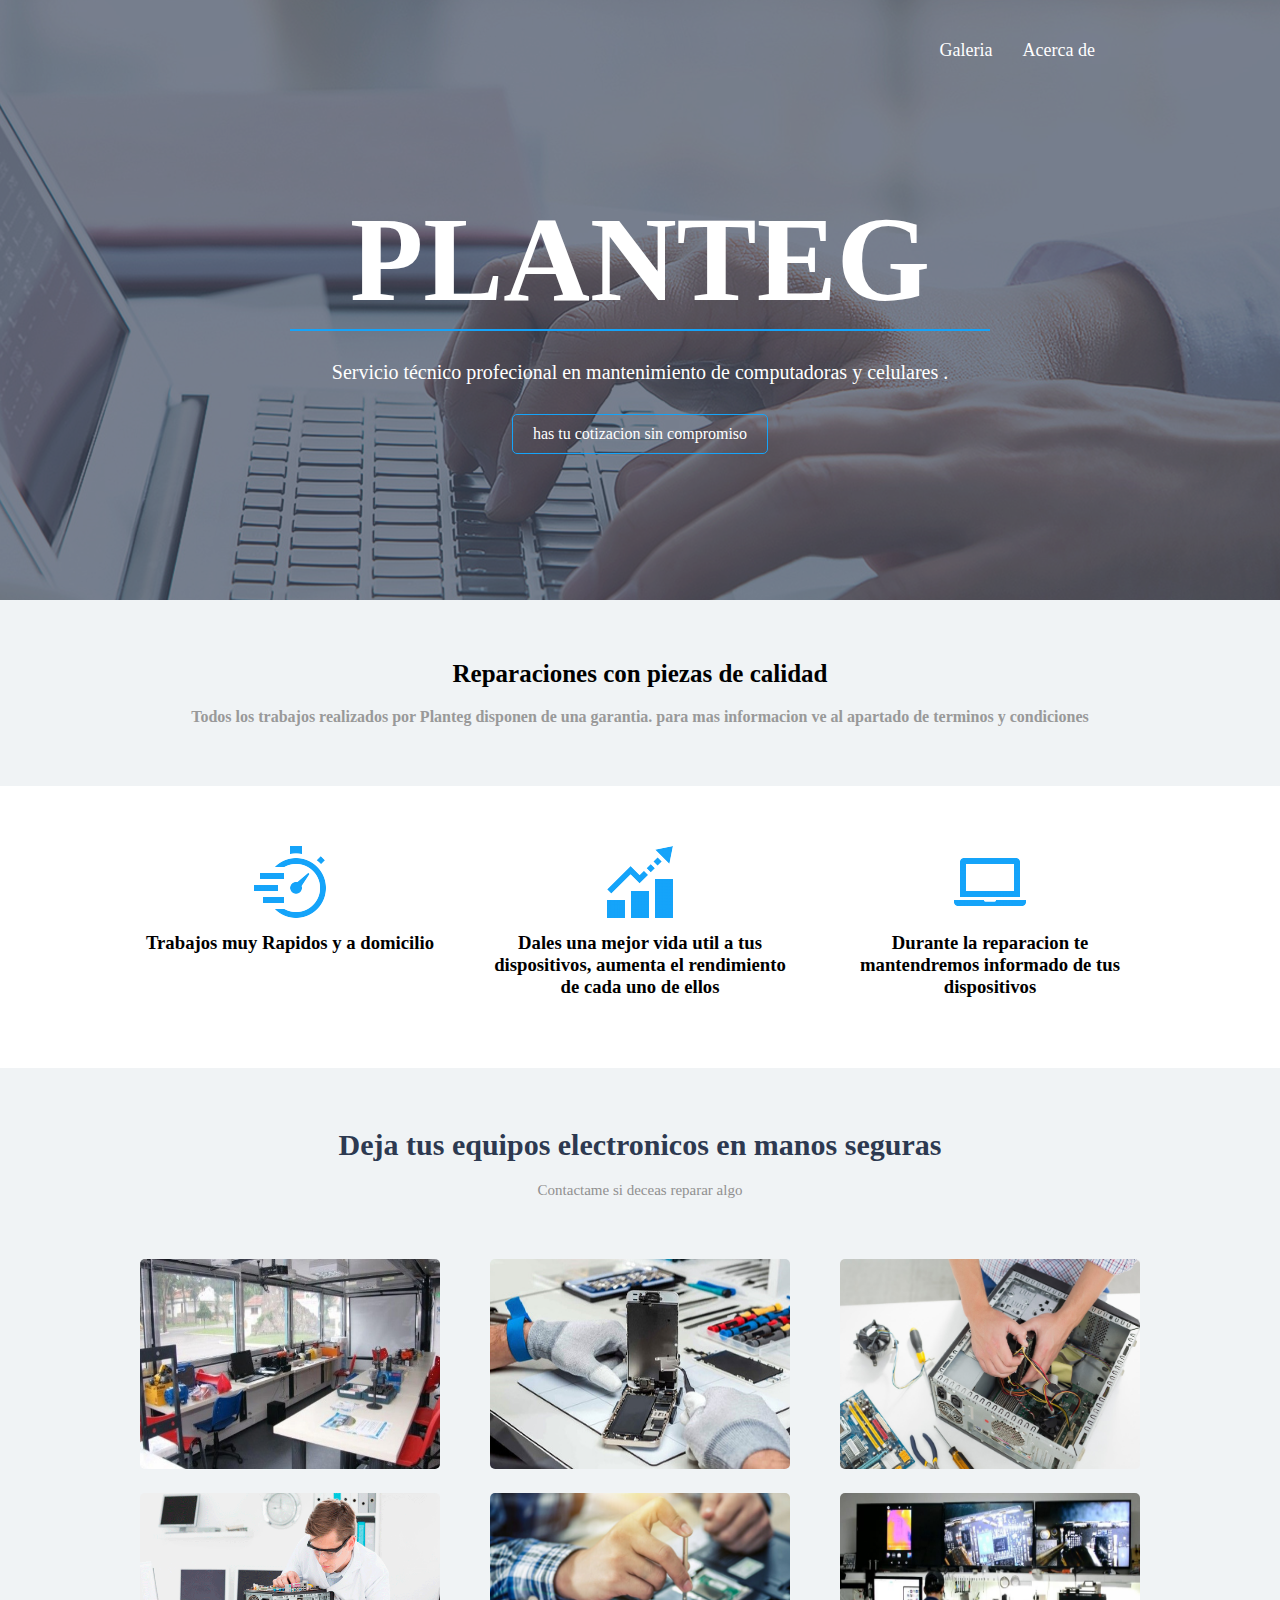
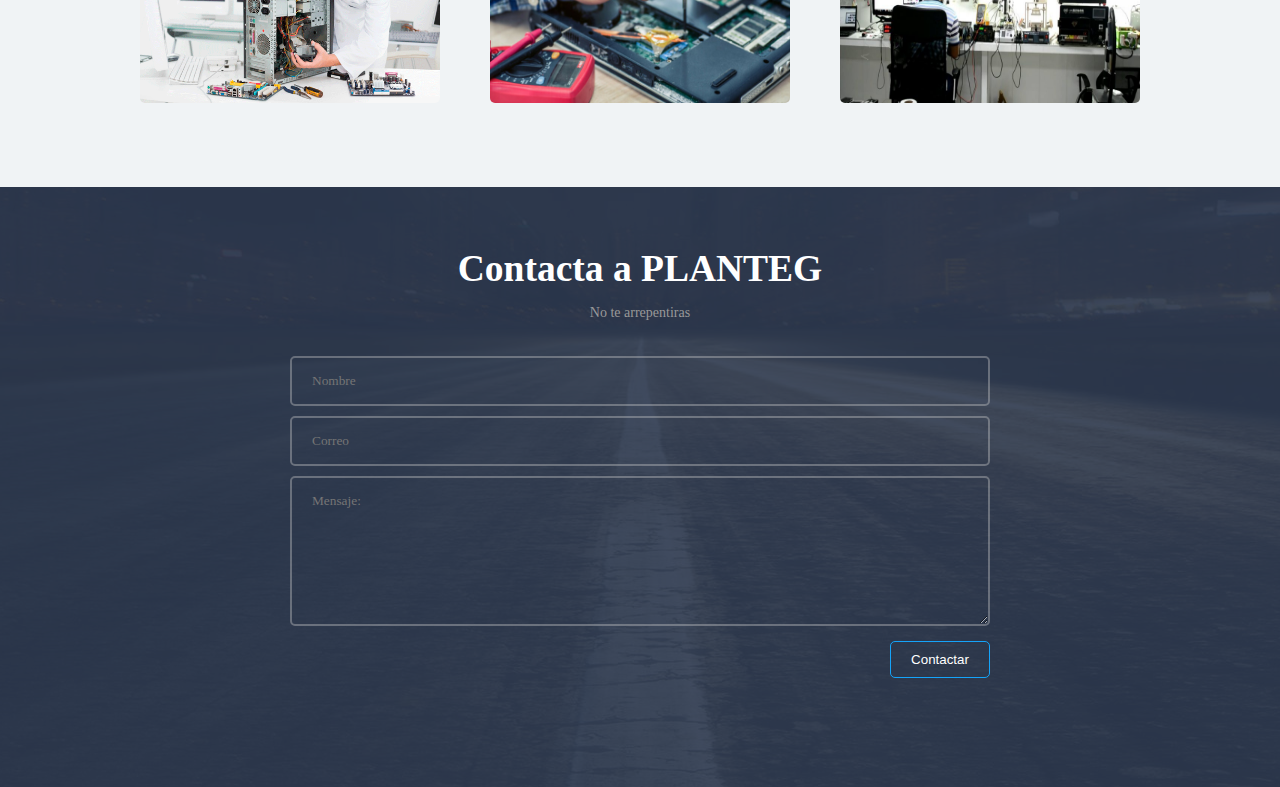
==== index.html @ 4e56cdd9 "Add files via upload" ====
<!DOCTYPE html> 
<html lang="en">
<head>
	<title>PLANTEG</title>
    <meta charset="UTF-8">
    <meta name="keywords" content="celulares,computadoras,Planteg,PLANTEG,Alan,Fabricio,Garcia,Lopez,copainala,reparacion,mantenimiento,tecnico">
    <meta http-equiv="X-UA-Compatible" content="ie=edge">
    <meta name="description" content="Planteg S.A es una empresa destinada a brindar ayuda en el mantenimiento y reparaciones de dispositivos moviles y computadoras. Tambien busca ayudar al medio ambiente en no generar basura inorganica y asi aportar un servicio de calidad a todo nuestros clientes.">
    <meta name="author" content="Alan Fabricio Garcia Lopez">
    <meta name="copyright" content="Planteg inc.">
    <meta name="robots" content="index">       
    <link rel="shortcut icon" href="ico/R.png" type="image/gif" />
    <link rel="stylesheet" href="css/estilos.css">
</head>
<body>
    <header>
        <div class="contenedor">
            <nav class="menu">
                <a href="001/022.html" target="_BLANK">Galeria</a>
                <a href="002/033.html" target="_BLANK">Acerca de</a>
                <a href=""></a>
            </nav>
            <div class="contenido-header">
                <h1 class="titulo-header">PLANTEG</h1>
                <span class="linea-header"></span>
                <h2 class="texto-header">Servicio técnico profecional en mantenimiento de computadoras y celulares  <span class="desaparecer">.</span></h2>
                <a href="https://wa.me/message/O3N64LIXOKBRM1" class="action-header">has tu cotizacion sin compromiso</a>
            </div>
        </div>
    </header>
    <main>
        <section class="quienes">
           <div class="contenedor">
               <h3 class="quienes-titulo">Reparaciones con piezas de calidad</h3>
               <p class="quienes-parrafo">Todos los trabajos realizados por Planteg disponen de una garantia.
               para mas informacion ve al apartado de terminos y condiciones</p>
            </div> 
        </section>
        <section class="quehacemos">
            <div class="contenedor">
                <div class="contenido-cajas">
                    <div class="tarjeta">
                        <img src="img/icono1.png" alt="" class="imagen-tarjeta">
                        <div class="contenido-tarjeta">
                            <h3 class="titulo-tarjeta">Trabajos muy Rapidos y a domicilio </h3>
                        </div>
                    </div>
                    <div class="tarjeta">
                            <img src="img/icono2.png" alt="" class="imagen-tarjeta">
                            <div class="contenido-tarjeta">
                                <h3 class="titulo-tarjeta">Dales una mejor vida util a tus dispositivos, aumenta el rendimiento de cada uno de ellos</h3>                            
                            </div>
                    </div>
                    <div class="tarjeta">
                            <img src="img/icono3.png" alt="" class="imagen-tarjeta">
                            <div class="contenido-tarjeta">
                                <h3 class="titulo-tarjeta">Durante la reparacion te mantendremos informado de tus dispositivos</h3>
                                
                            </div>
                    </div>
                </div>
            </div>
        </section>
        <section class="portafolio">
            <div class="contenedor">
                <div class="portafolio-textos">
                    <h2>Deja tus equipos electronicos en manos seguras</h2>
                    <p>Contactame si deceas reparar algo</p>
                </div>
                <section class="galeria">
                    <div class="fotos">
                        <img src="img/1.jpg" alt="">
                    </div>
                     <div class="fotos">
                        <img src="img/2.jpg" alt="">
                    </div>
                    <div class="fotos">
                        <img src="img/3.jpeg" alt="">
                    </div>
                    <div class="fotos">
                        <img src="img/4.jpg" alt="">
                    </div>
                    <div class="fotos">
                        <img src="img/5.jpg" alt="">
                    </div>
                    <div class="fotos">
                        <img src="img/6.jfif" alt="">
                    </div>
                </section>
            </div>
        </section>
    </main>
    <footer>
        <section class="contacto">
            <div class="contenedor">
                <div class="footer-textos">
                    <h2>Contacta a PLANTEG</h2>
                    <p>No te arrepentiras</p>
                </div>
                <form action="enviar.php" class="formulario" method="post">
                    <input type="text" placeholder="Nombre" id="nombre" name="nombre" required value="">
                    <input type="email" placeholder="Correo" id="correo" name="correo" required value="" class="email">
                    <textarea name="mensaje" id="mensaje" placeholder="Mensaje:"></textarea>
                   <div class="derecha">
                    <input class="boton derecha" type="submit" value="Contactar" name="submmit">
                    </div>
                </form>
            </div>
        </section>
    </footer>
</body>
</html>
---- css/estilos.css ----
*{
    margin:0;
    padding:0;
    box-sizing: border-box;
}

body{
    background: #fff;
    font-family:'lato';
    font-size: 16px;
}

.contenedor{
    width: 90%;
    max-width: 1000px;
    overflow: hidden;
    margin: auto;
}

header{
    background-image: url('../img/portada.png');
    height:600px;
    background-repeat: no-repeat;
    background-position:center;
    background-attachment: cover;
}
header .menu{
    margin:30px 0;
    display:flex;
    justify-content: flex-end;
    flex-wrap: wrap;
}
header .menu a:hover{
    text-decoration: underline;
}
header .menu a{
    font-size:18px;
    font-family: 'lato';
    font-weight: 300;
    display: inline-block;
    padding:10px 0;
    margin:0 15px;
    color:#fff;
    text-decoration: none;
}
header .contenido-header{
    margin:120px 0;
    display: flex;
    flex-direction: column;
    flex-wrap: wrap;
    justify-content: center;
    align-content: center;
}
header .contenido-header .titulo-header{
    font-size: 120px;
    text-align: center;
    color: #fff;
    text-align: center;
}

header .contenido-header .linea-header{
    width: 700px;
    margin: auto;
    height:2px;
    background: #15a4fa;
    margin-bottom:30px;
    text-align: center;
}

header .contenido-header .texto-header{
    color:#fff;
    font-weight: 300;
    margin-bottom:30px;
    font-size:20px;
    text-align: center;
}

header .contenido-header .action-header{
    display: inline-block;
    margin: auto;
    color: #fff;   
    text-decoration: none;
    border:1px solid #15a4fa;
    padding: 10px 20px;
    border-radius: 5px;
}

header .contenido-header .action-header:hover{
    background: #15a4fa;
    color: #fff;
}

main .quienes{
    background: #f0f3f5;
    padding:60px 0;
}

main .quienes .quienes-titulo{
    color:#000;
    font-size: 25px;
    text-align: center;
    margin-bottom:20px;
}

main .quienes .quienes-parrafo{
    text-align: center;
    color:#999999;
    font-weight: 600;
}

main .quehacemos{
    margin:60px 0;  
}
main .contenido-cajas{
    display: flex;
    justify-content: space-between;
    flex-wrap: wrap;
}

main .quehacemos .contenido-cajas .tarjeta{
    width: 30%;
    text-align: center;
}

main .quehacemos .contenido-cajas .tarjeta .contenido-tarjeta .titulo-tarjeta{
    margin:10px 0;   
}

main .portafolio{
    background: #f0f3f5;
    padding: 60px 0;
}

main .portafolio .portafolio-textos{
    text-align: center;
    margin-bottom: 60px;
    color:#2d3950;
    font-size: 20px;
}

main .portafolio .portafolio-textos p{
    color: #909090;
    font-size: 15px;
    margin:20px 0 0 0;
}

main .portafolio .galeria{
    display: flex;
    justify-content: space-between;
    flex-wrap: wrap;
}

main .portafolio .galeria .fotos{
    width: 30%;
    margin-bottom:20px;
}

main .portafolio .galeria .fotos img{
    width: 100%;
    height:210px;
    border-radius: 5px;
}
main .portafolio .galeria .fotos img:hover{
    opacity:.6;
    cursor: pointer;
}

footer .contacto{
    height:600px;
    background-image: url(../img/footer.png);
    background-position:center;
    padding:60px 0;
}

footer .footer-textos{
    text-align: center;
    color: #fff;
    font-size:25px;
}

footer .footer-textos p{
    font-size: 14px;
    margin:15px 0 30px 0;
    color: #999999;

}
form{
    display: flex;
    flex-direction: column;
    margin: auto;
    width: 70%;
    
}
footer .contacto  input[type="text"], footer .contacto  input[type="email"],
footer .contacto  textarea{
    width: 100%;
    margin: 5px 0;
    padding: 15px 20px;
    background: none;
    border-radius: 5px;
    color:rgb(204, 204, 204);
    border: 2px solid rgba(204, 204, 204, 0.383);
    font-family: 'lato';
    font-weight: 300;
}

footer .contacto  textarea{
    height:150px;
    max-height: 150px;
    max-width: 100%;
    min-width: 100%;
    min-height: 150px;
}
.derecha{
   display: flex;
   justify-content: flex-end;
}
footer .contacto  input[type="submit"]{
    display:block;
    width: 100px;
    margin:10px 0;
    padding: 10px 15px;
    background: none;
    border:1px solid #15a4fa;
    border-radius: 5px;
    color:#fff;
    cursor: pointer;
    float:right;

}
footer .contacto  input[type="submit"]:hover{
    background: #15a4fa;
    color: #fff;
}

.footer{
    height:200px;
    background: #000;
}

@media screen and (max-width:760px){
    header .menu{
        justify-content: center;
    }
    header .contenido-header .texto-header{
       font-size:18px;
    }
    header .contenido-header .texto-header .desaparecer{
        display: none;
    }
}

@media screen and (max-width:630px){
    header .contenido-header .titulo-header{
        font-size:80px;
    }
    header .contenido-header .linea-header{
        width: 400px;
    }
    main .portafolio .galeria .fotos{
        width:49%;
    }
}

@media screen and (max-width: 500px){
    header .contenido-header .titulo-header{
        font-size:40px;
    }
    main .quehacemos .contenido-cajas .tarjeta{
       width: 48%;
    }
    main .contenido-cajas{
        justify-content: center
    }
    main .quehacemos .contenido-cajas .tarjeta{
        margin:20px 0;
    }
}

@media screen and (max-width: 350px){
    main .quehacemos .contenido-cajas .tarjeta{
        width: 98%;
    }
    header .contenido-header .texto-header{
        font-size:15px;
    }
}
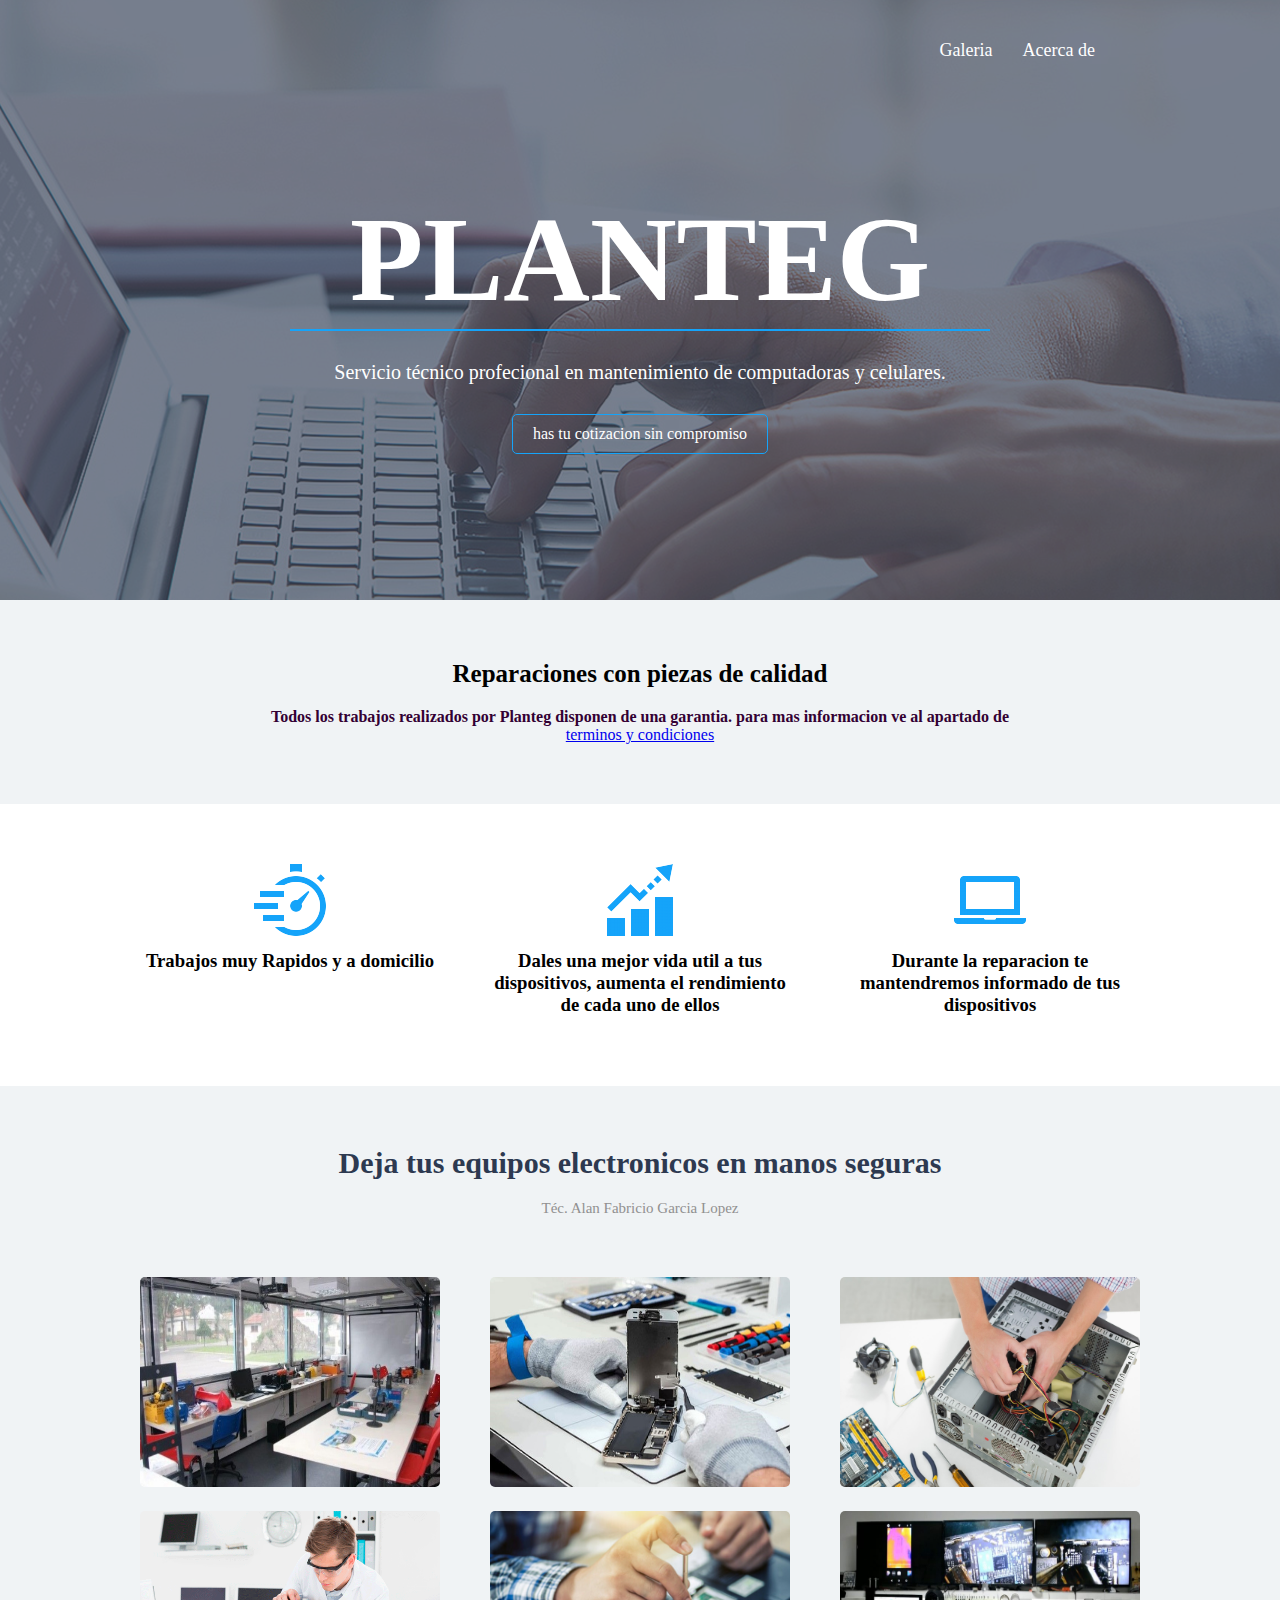
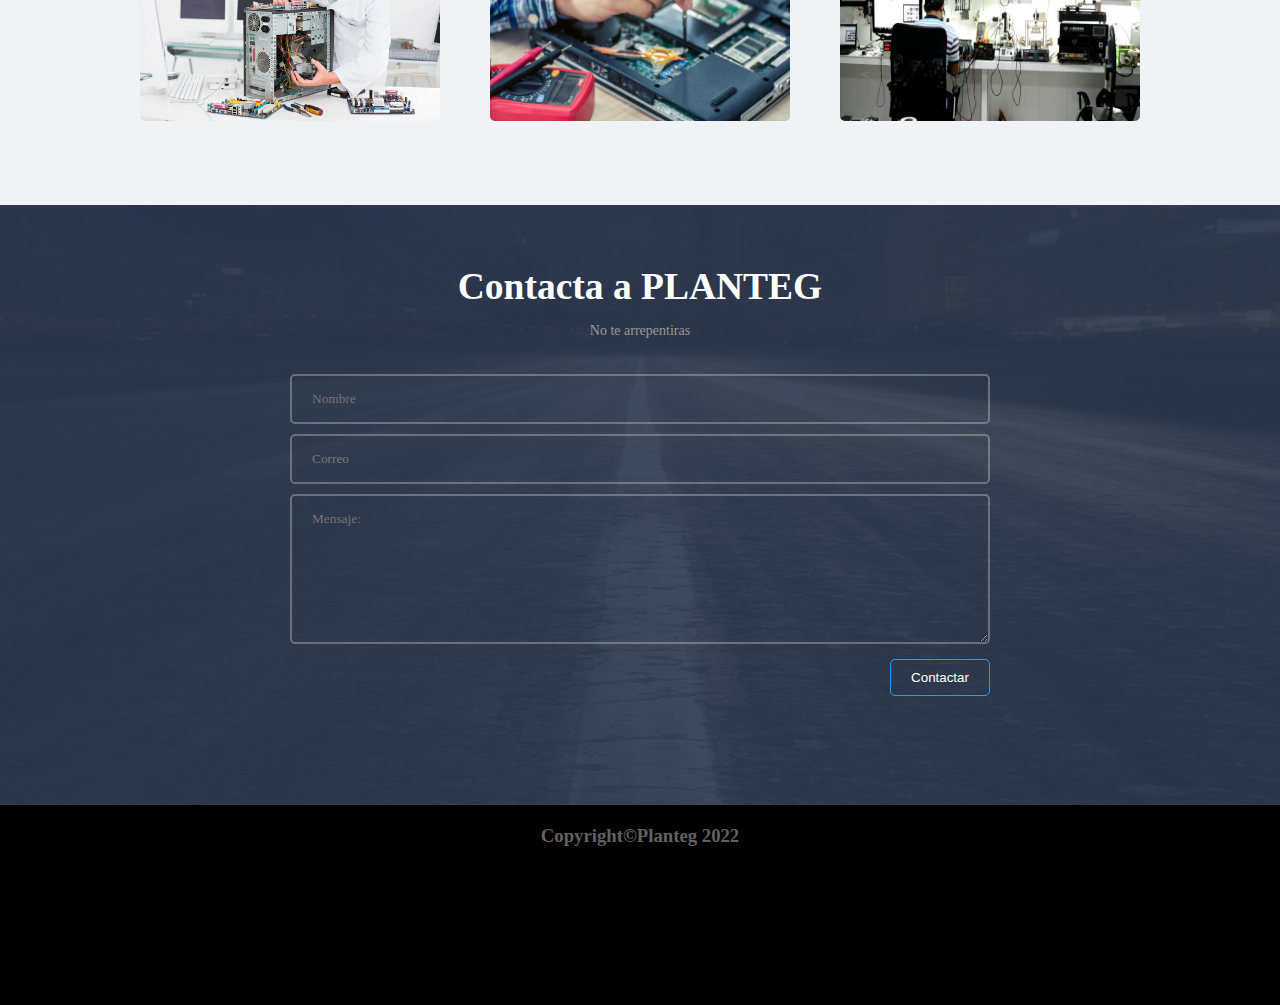
==== commit a77b72de: "Add files via upload" ====
--- a/index.html
+++ b/index.html
@@ -23,7 +23,7 @@
             <div class="contenido-header">
                 <h1 class="titulo-header">PLANTEG</h1>
                 <span class="linea-header"></span>
-                <h2 class="texto-header">Servicio técnico profecional en mantenimiento de computadoras y celulares  <span class="desaparecer">.</span></h2>
+                <h2 class="texto-header">Servicio técnico profecional en mantenimiento de computadoras y celulares<span class="desaparecer">.</span></h2>
                 <a href="https://wa.me/message/O3N64LIXOKBRM1" class="action-header">has tu cotizacion sin compromiso</a>
             </div>
         </div>
@@ -33,7 +33,8 @@
            <div class="contenedor">
                <h3 class="quienes-titulo">Reparaciones con piezas de calidad</h3>
                <p class="quienes-parrafo">Todos los trabajos realizados por Planteg disponen de una garantia.
-               para mas informacion ve al apartado de terminos y condiciones</p>
+               para mas informacion ve al apartado de  </p>
+               <p class="linkdete"> <a href="002/033.html" target="_BLANK">terminos y condiciones</a> </p>
             </div> 
         </section>
         <section class="quehacemos">
@@ -65,7 +66,7 @@
             <div class="contenedor">
                 <div class="portafolio-textos">
                     <h2>Deja tus equipos electronicos en manos seguras</h2>
-                    <p>Contactame si deceas reparar algo</p>
+                    <p>Téc. Alan Fabricio Garcia Lopez</p>
                 </div>
                 <section class="galeria">
                     <div class="fotos">
@@ -109,4 +110,7 @@
         </section>
     </footer>
 </body>
+<footer class="footer">
+    <h3>Copyright©Planteg 2022</h3>
+  </footer>
 </html>--- a/css/estilos.css
+++ b/css/estilos.css
@@ -8,6 +8,15 @@
     background: #fff;
     font-family:'lato';
     font-size: 16px;
+}
+.footer {
+  background: #2f3640;
+  color: #616161;
+  font-size: 12px;
+  padding: 20px 0;
+  text-align: center;
+  font-size: 1rem;
+  padding-bottom: 20px;
 }
 
 .contenedor{
@@ -104,8 +113,13 @@
 
 main .quienes .quienes-parrafo{
     text-align: center;
-    color:#999999;
+    color: #330033;
     font-weight: 600;
+}
+main .linkdete{
+	text-align: center;
+	color: #330033;
+
 }
 
 main .quehacemos{
@@ -284,4 +298,4 @@
     header .contenido-header .texto-header{
         font-size:15px;
     }
-}+}
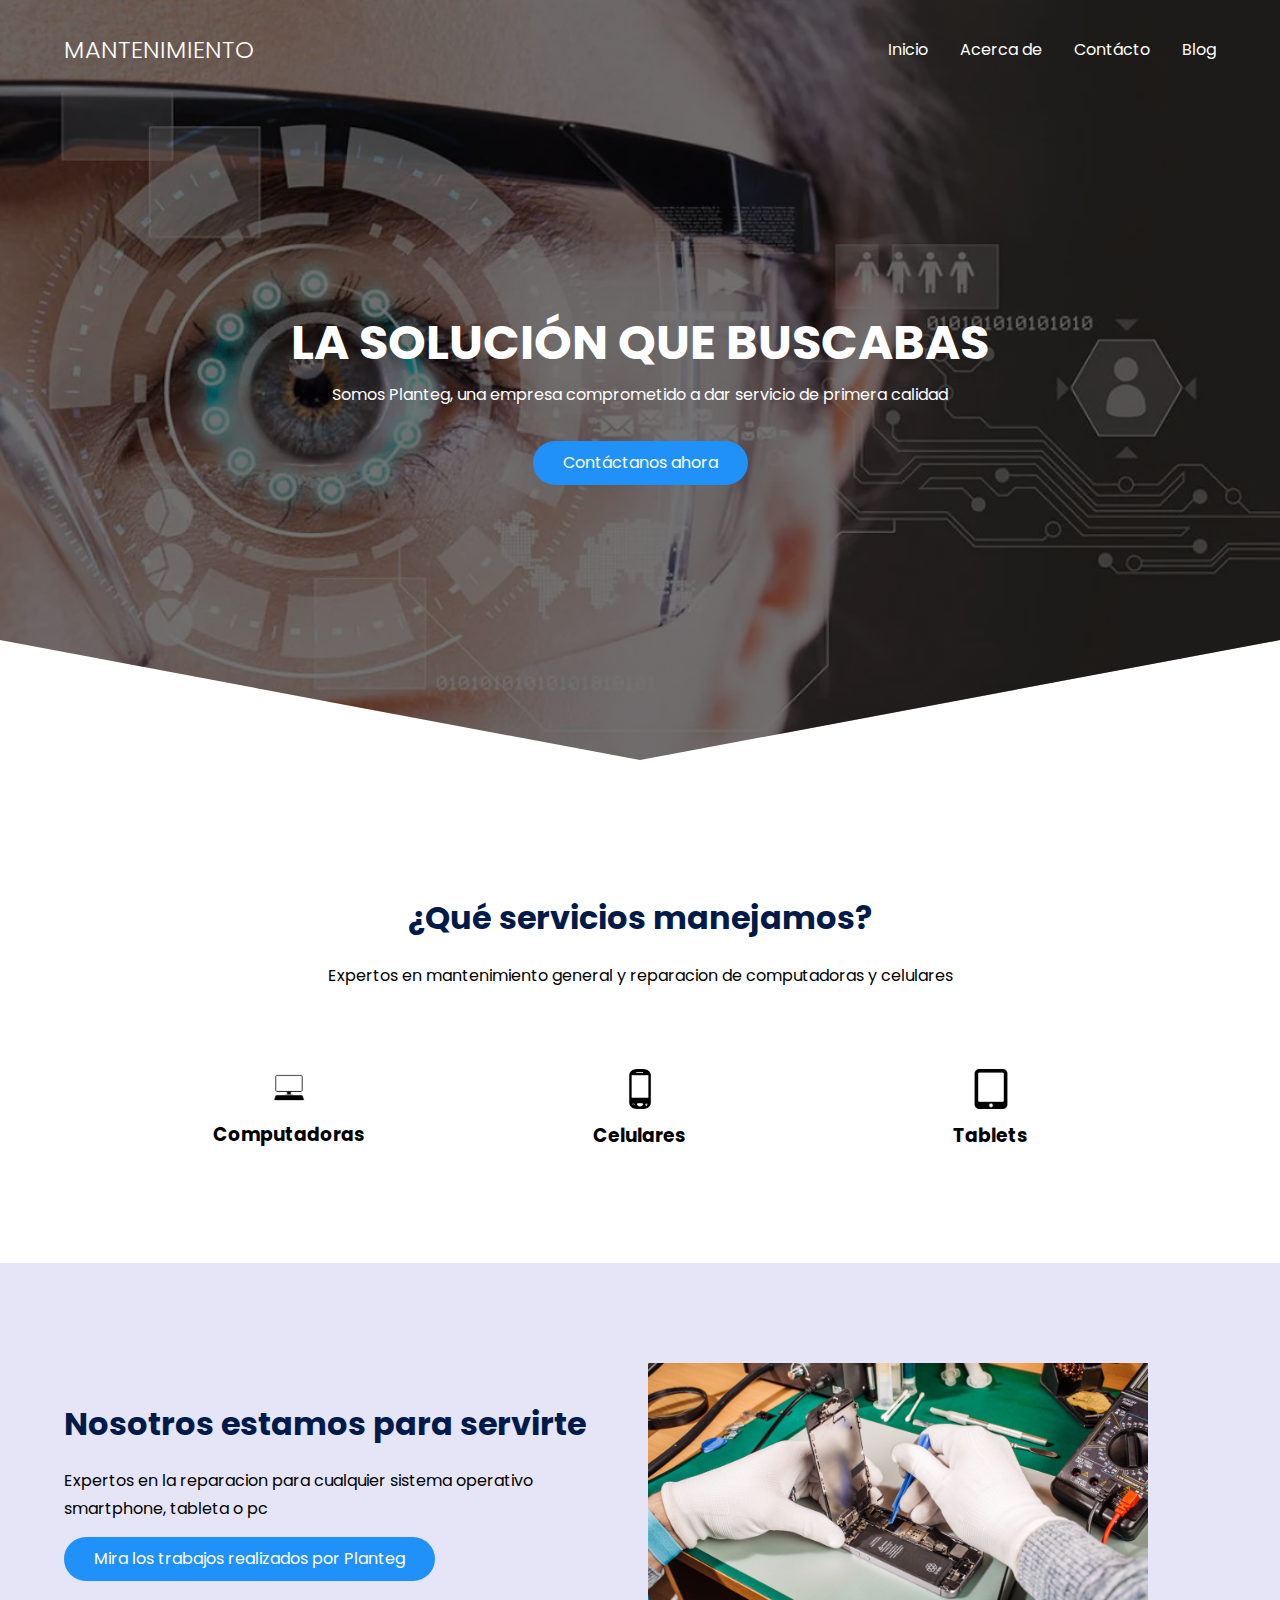
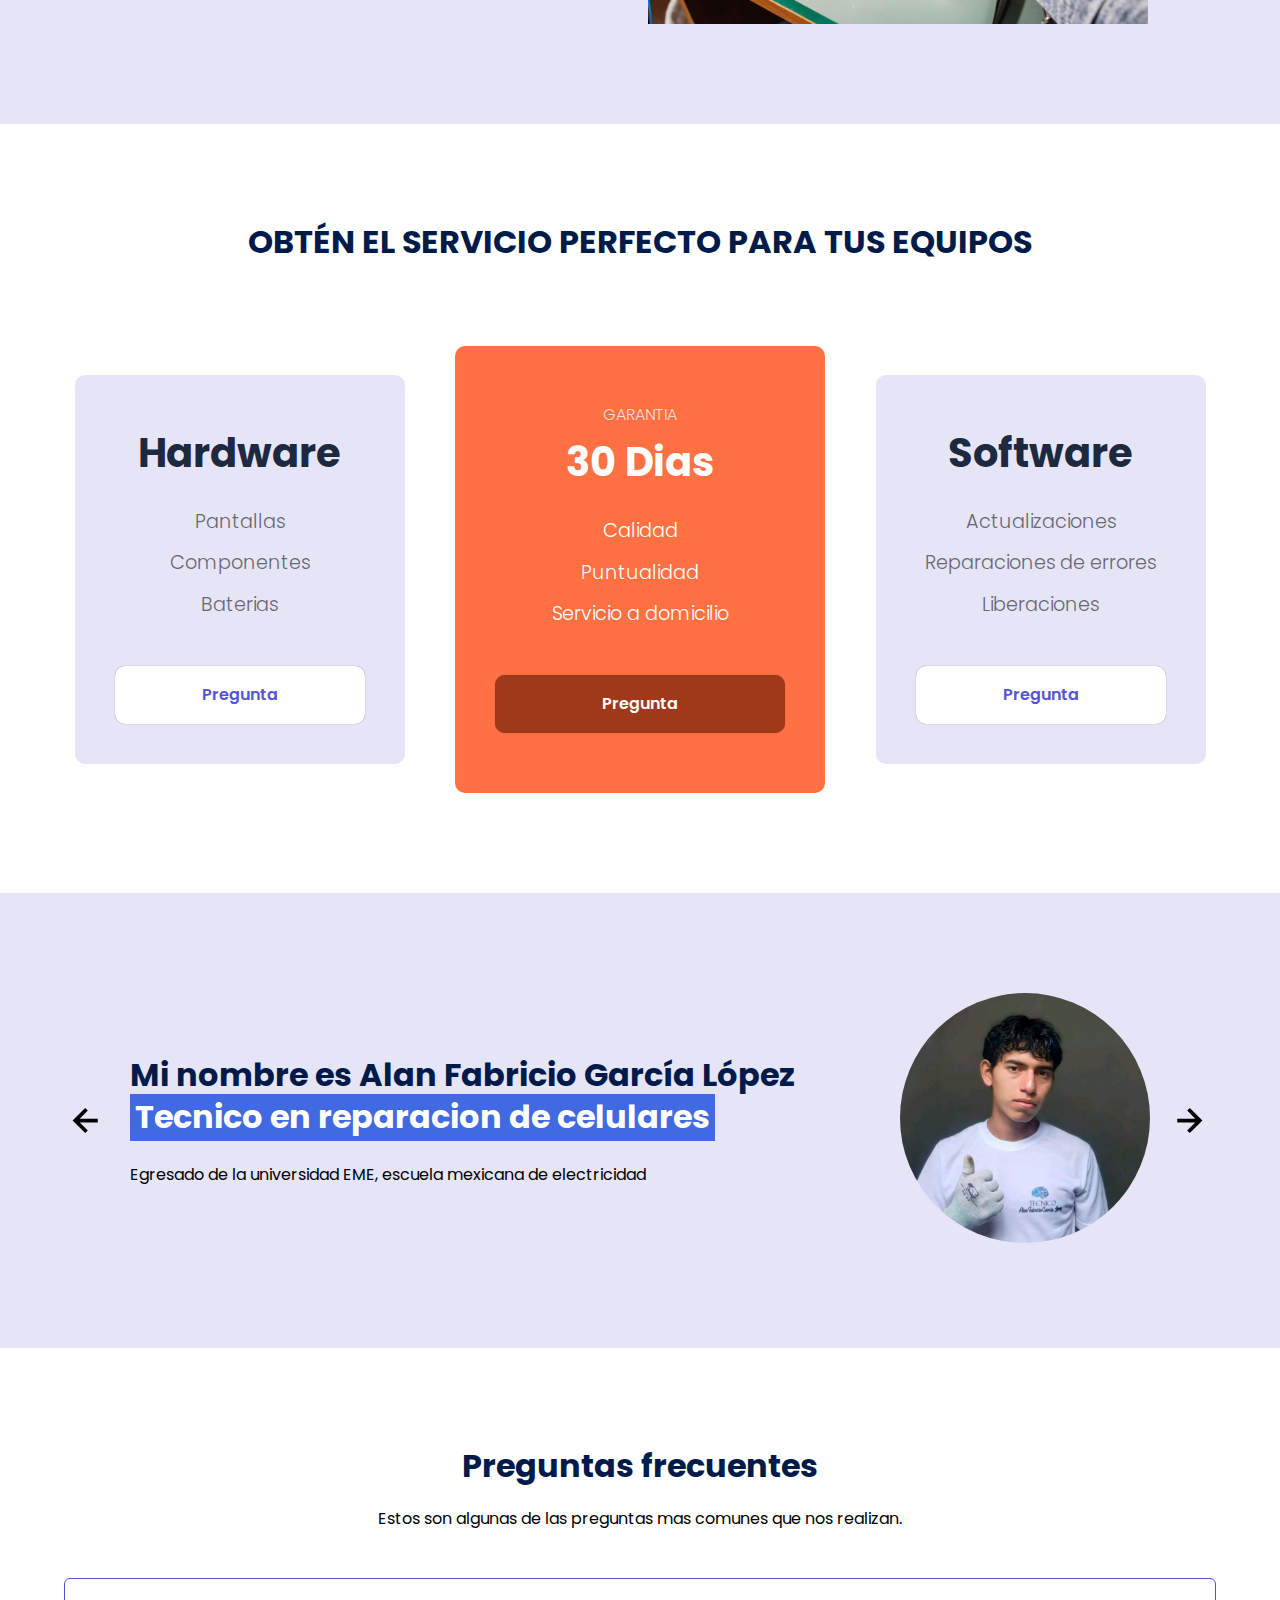
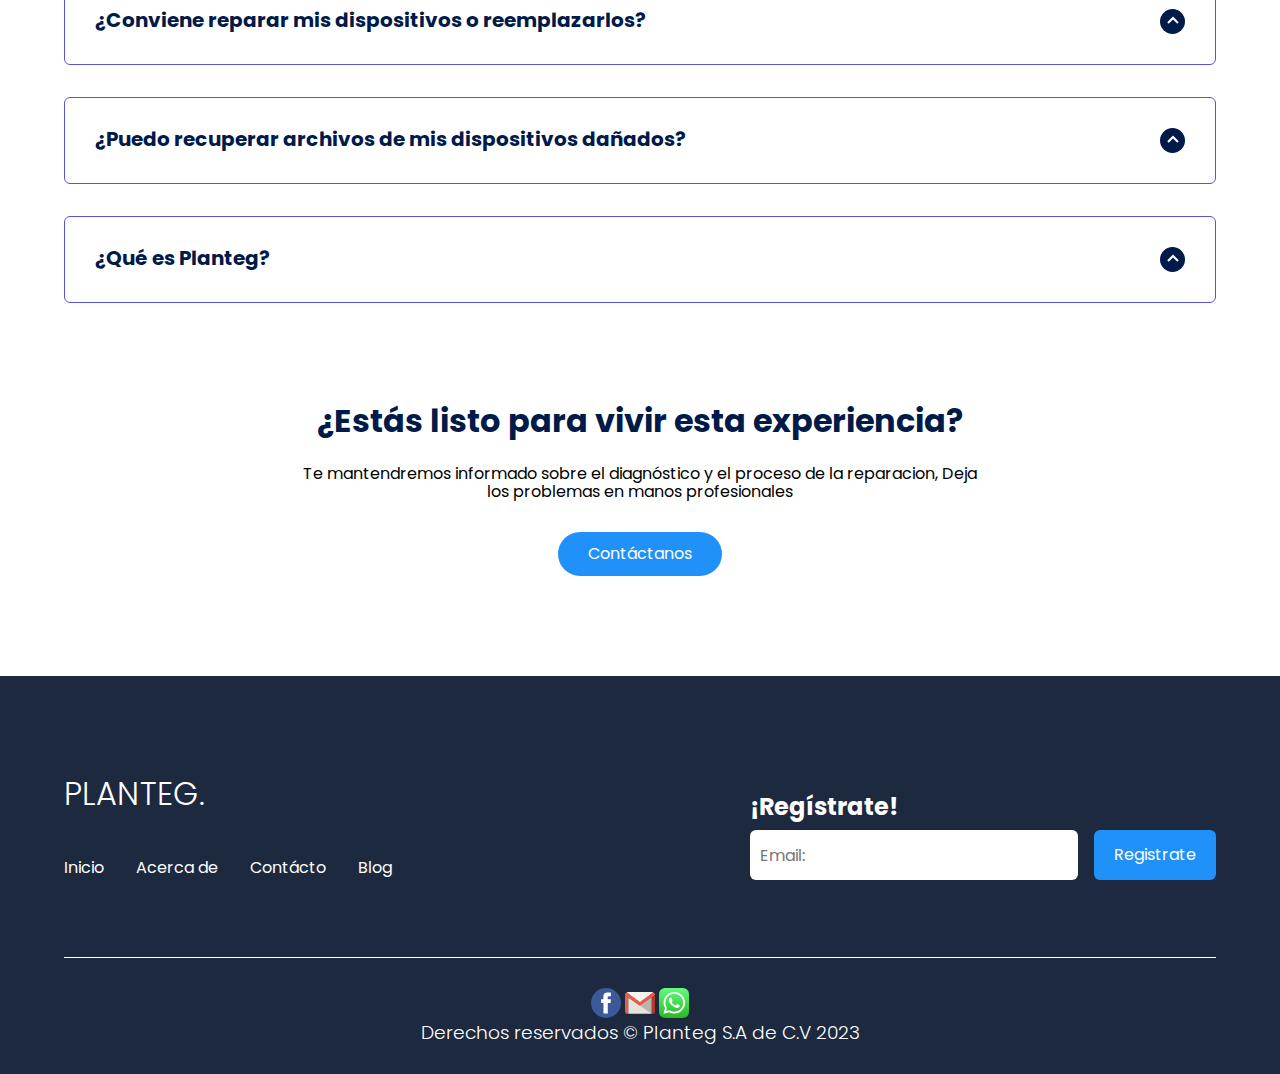
==== commit b380b4a5: "Add files via upload" ====
--- a/index.html
+++ b/index.html
@@ -1,116 +1,312 @@
-<!DOCTYPE html> 
-<html lang="en">
-<head>
-	<title>PLANTEG</title>
-    <meta charset="UTF-8">
-    <meta name="keywords" content="celulares,computadoras,Planteg,PLANTEG,Alan,Fabricio,Garcia,Lopez,copainala,reparacion,mantenimiento,tecnico">
-    <meta http-equiv="X-UA-Compatible" content="ie=edge">
-    <meta name="description" content="Planteg S.A es una empresa destinada a brindar ayuda en el mantenimiento y reparaciones de dispositivos moviles y computadoras. Tambien busca ayudar al medio ambiente en no generar basura inorganica y asi aportar un servicio de calidad a todo nuestros clientes.">
-    <meta name="author" content="Alan Fabricio Garcia Lopez">
-    <meta name="copyright" content="Planteg inc.">
-    <meta name="robots" content="index">       
-    <link rel="shortcut icon" href="ico/R.png" type="image/gif" />
-    <link rel="stylesheet" href="css/estilos.css">
-</head>
-<body>
-    <header>
-        <div class="contenedor">
-            <nav class="menu">
-                <a href="001/022.html" target="_BLANK">Galeria</a>
-                <a href="002/033.html" target="_BLANK">Acerca de</a>
-                <a href=""></a>
-            </nav>
-            <div class="contenido-header">
-                <h1 class="titulo-header">PLANTEG</h1>
-                <span class="linea-header"></span>
-                <h2 class="texto-header">Servicio técnico profecional en mantenimiento de computadoras y celulares<span class="desaparecer">.</span></h2>
-                <a href="https://wa.me/message/O3N64LIXOKBRM1" class="action-header">has tu cotizacion sin compromiso</a>
-            </div>
-        </div>
-    </header>
-    <main>
-        <section class="quienes">
-           <div class="contenedor">
-               <h3 class="quienes-titulo">Reparaciones con piezas de calidad</h3>
-               <p class="quienes-parrafo">Todos los trabajos realizados por Planteg disponen de una garantia.
-               para mas informacion ve al apartado de  </p>
-               <p class="linkdete"> <a href="002/033.html" target="_BLANK">terminos y condiciones</a> </p>
-            </div> 
-        </section>
-        <section class="quehacemos">
-            <div class="contenedor">
-                <div class="contenido-cajas">
-                    <div class="tarjeta">
-                        <img src="img/icono1.png" alt="" class="imagen-tarjeta">
-                        <div class="contenido-tarjeta">
-                            <h3 class="titulo-tarjeta">Trabajos muy Rapidos y a domicilio </h3>
-                        </div>
-                    </div>
-                    <div class="tarjeta">
-                            <img src="img/icono2.png" alt="" class="imagen-tarjeta">
-                            <div class="contenido-tarjeta">
-                                <h3 class="titulo-tarjeta">Dales una mejor vida util a tus dispositivos, aumenta el rendimiento de cada uno de ellos</h3>                            
-                            </div>
-                    </div>
-                    <div class="tarjeta">
-                            <img src="img/icono3.png" alt="" class="imagen-tarjeta">
-                            <div class="contenido-tarjeta">
-                                <h3 class="titulo-tarjeta">Durante la reparacion te mantendremos informado de tus dispositivos</h3>
-                                
-                            </div>
-                    </div>
-                </div>
-            </div>
-        </section>
-        <section class="portafolio">
-            <div class="contenedor">
-                <div class="portafolio-textos">
-                    <h2>Deja tus equipos electronicos en manos seguras</h2>
-                    <p>Téc. Alan Fabricio Garcia Lopez</p>
-                </div>
-                <section class="galeria">
-                    <div class="fotos">
-                        <img src="img/1.jpg" alt="">
-                    </div>
-                     <div class="fotos">
-                        <img src="img/2.jpg" alt="">
-                    </div>
-                    <div class="fotos">
-                        <img src="img/3.jpeg" alt="">
-                    </div>
-                    <div class="fotos">
-                        <img src="img/4.jpg" alt="">
-                    </div>
-                    <div class="fotos">
-                        <img src="img/5.jpg" alt="">
-                    </div>
-                    <div class="fotos">
-                        <img src="img/6.jfif" alt="">
-                    </div>
-                </section>
-            </div>
-        </section>
-    </main>
-    <footer>
-        <section class="contacto">
-            <div class="contenedor">
-                <div class="footer-textos">
-                    <h2>Contacta a PLANTEG</h2>
-                    <p>No te arrepentiras</p>
-                </div>
-                <form action="enviar.php" class="formulario" method="post">
-                    <input type="text" placeholder="Nombre" id="nombre" name="nombre" required value="">
-                    <input type="email" placeholder="Correo" id="correo" name="correo" required value="" class="email">
-                    <textarea name="mensaje" id="mensaje" placeholder="Mensaje:"></textarea>
-                   <div class="derecha">
-                    <input class="boton derecha" type="submit" value="Contactar" name="submmit">
-                    </div>
-                </form>
-            </div>
-        </section>
-    </footer>
-</body>
-<footer class="footer">
-    <h3>Copyright©Planteg 2022</h3>
-  </footer>
+<!DOCTYPE html>
+<html lang="es">
+
+<head>
+    <meta charset="UTF-8">
+    <meta http-equiv="X-UA-Compatible" content="IE=edge">
+    <meta name="viewport" content="width=device-width, initial-scale=1.0">
+    <title>PLANTEG</title>
+    <link rel="shortcut icon" href="ico/R.png" type="image/gif" />
+    <link rel="stylesheet" href="./css/normalize.css">
+    <link rel="stylesheet" href="./css/estilos.css">
+    <meta name="theme-color" content="#2091F9">
+    <meta name="description" content="Planteg S.A de C.V es una empresa destinada a brindar ayuda en el mantenimiento y reparaciones de dispositivos moviles y computadoras. Tambien busca ayudar al medio ambiente en no generar basura inorganica y asi aportar un servicio de calidad a todo nuestros clientes.">
+    <meta name="author" content="Alan Fabricio Garcia Lopez">
+    <meta name="copyright" content="Planteg inc.">
+    <meta name="robots" content="index">       
+    <meta name="title" content="Repara tus equipos">
+    
+</head>
+
+<body>
+
+    <header class="hero">
+        <nav class="nav container">
+            <div class="nav__logo">
+                <h2 class="nav__title">MANTENIMIENTO</h2>
+            </div>
+
+            <ul class="nav__link nav__link--menu">
+                <li class="nav__items">
+                    <a href="#" class="nav__links">Inicio</a>
+                </li>
+                <li class="nav__items">
+                    <a href="Acerca de/13022005.html" target="_BLANK" class="nav__links">Acerca de</a>
+                </li>
+                <li class="nav__items">
+                    <a href="https://wa.me/message/O3N64LIXOKBRM1" target="_BLANK" class="nav__links">Contácto</a>
+                </li>
+                <li class="nav__items">
+                    <a href="https://m.facebook.com/profile.php?id=100075910884170" target="_BLANK" class="nav__links">Blog</a>
+                </li>
+
+                <img src="./images/close.svg" class="nav__close">
+            </ul>
+
+            <div class="nav__menu">
+                <img src="./images/menu.svg" class="nav__img">
+            </div>
+        </nav>
+
+        <section class="hero__container container">
+            <h1 class="hero__title">LA SOLUCIÓN QUE BUSCABAS</h1>
+            <p class="hero__paragraph">Somos Planteg, una empresa comprometido a dar servicio de primera calidad </p>
+            <a href="https://wa.me/message/O3N64LIXOKBRM1" target="_BLANK" class="cta">Contáctanos ahora</a>
+        </section>
+    </header>
+
+    <main>
+        <section class="container about">
+            <h2 class="subtitle">¿Qué servicios manejamos?</h2>
+            <p class="about__paragraph">Expertos en mantenimiento general y reparacion de computadoras y celulares</p>
+
+            <div class="about__main">
+                <article class="about__icons">
+                    <img src="./images/Home.jpg" class="about__icon">
+                    <h3 class="about__title">Computadoras</h3>
+                    <p class="about__paragrah"></p>
+                </article>
+
+                <article class="about__icons">
+                    <img src="./images/painting.jpg" class="about__icon">
+                    <h3 class="about__title">Celulares</h3>
+                    <p class="about__paragrah"></p>
+                </article>
+
+                <article class="about__icons">
+                    <img src="./images/R.jpg" class="about__icon">
+                    <h3 class="about__title">Tablets</h3>
+                    <p class="about__paragrah"></p>
+                </article>
+            </div>
+        </section>
+
+        <section class="knowledge">
+            <div class="knowledge__container container">
+                <div class="knowledege__texts">
+                    <h2 class="subtitle">Nosotros estamos para servirte</h2>
+                    <p class="knowledge__paragraph">Expertos en la reparacion  para cualquier sistema operativo smartphone, tableta o pc </p>
+                    <a href="galeria/trabajos.html" target="_BLANK" class="cta">Mira los trabajos realizados por Planteg</a>
+                </div>
+
+                <figure class="knowledge__picture">
+                    <img src="./images/macbook.jpg" class="knowledge__img">
+                </figure>
+            </div>
+        </section>
+
+        <section class="price container">
+            <h2 class="subtitle">OBTÉN EL SERVICIO PERFECTO PARA TUS EQUIPOS</h2>
+
+            <div class="price__table">
+                <div class="price__element">
+                    <p class="price__name"></p>
+                    <h3 class="price__price">Hardware</h3>
+
+                    <div class="price__items">
+                        <p class="price__features">Pantallas</p>
+                        <p class="price__features">Componentes</p>
+                        <p class="price__features">Baterias</p>
+                    </div>
+
+                    <a href="https://wa.me/message/O3N64LIXOKBRM1" target="_BLANK" class="price__cta">Pregunta</a>
+                </div>
+
+
+                <div class="price__element price__element--best">
+                    <p class="price__name">GARANTIA</p>
+                    <h3 class="price__price">30 Dias</h3>
+
+                    <div class="price__items">
+                        <p class="price__features">Calidad</p>
+                        <p class="price__features">Puntualidad</p>
+                        <p class="price__features">Servicio a domicilio</p>
+                    </div>
+
+                    <a href="https://wa.me/message/O3N64LIXOKBRM1" target="_BLANK" class="price__cta">Pregunta</a>
+                </div>
+
+
+                <div class="price__element">
+                    <p class="price__name"></p>
+                    <h3 class="price__price">Software</h3>
+
+                    <div class="price__items">
+                        <p class="price__features">Actualizaciones</p>
+                        <p class="price__features">Reparaciones de errores</p>
+                        <p class="price__features">Liberaciones</p>
+                    </div>
+
+                    <a href="https://wa.me/message/O3N64LIXOKBRM1" target="_BLANK" class="price__cta">Pregunta</a>
+                </div>
+
+
+            </div>
+        </section>
+
+        <section class="testimony">
+            <div class="testimony__container container">
+                <img src="./images/leftarrow.svg" class="testimony__arrow" id="before">
+
+                <section class="testimony__body testimony__body--show" data-id="1">
+                    <div class="testimony__texts">
+                        <h2 class="subtitle">Mi nombre es Alan Fabricio García López <span class="testimony__course">Tecnico en reparacion de celulares</span></h2>
+                        <p class="testimony__review">Egresado de la universidad EME, escuela mexicana de electricidad</p>
+                    </div>
+
+                    <figure class="testimony__picture">
+                        <img src="./images/53.jpg" class="testimony__img">
+                    </figure>
+                </section>
+<!--
+                <section class="testimony__body" data-id="2">
+                    <div class="testimony__texts">
+                        <h2 class="subtitle">Mi nombre es Alejandra Perez, <span class="testimony__course">estudiante de
+                                CSS.</span></h2>
+                        <p class="testimony__review">Lorem, ipsum dolor sit amet consectetur adipisicing elit. Ut est
+                            esse, asperiores eaque laborum veniam laboriosam saepe reiciendis dolorem. Cum, ratione
+                            voluptatum!</p>
+                    </div>
+
+                    <figure class="testimony__picture">
+                        <img src="./images/face2.jpg" class="testimony__img">
+                    </figure>
+                </section>
+
+                <section class="testimony__body" data-id="3">
+                    <div class="testimony__texts">
+                        <h2 class="subtitle">Mi nombre es Karen Arteaga, <span class="testimony__course">estudiante de
+                                CSS.</span></h2>
+                        <p class="testimony__review">Lorem, ipsum dolor sit amet consectetur adipisicing elit. Ut est
+                            esse, niam laboriosam saepe reiciendis dolorem. Cum, ratione voluptatum!</p>
+                    </div>
+
+                    <figure class="testimony__picture">
+                        <img src="./images/face3.jpg" class="testimony__img">
+                    </figure>
+                </section>
+
+                <section class="testimony__body" data-id="4">
+                    <div class="testimony__texts">
+                        <h2 class="subtitle">Mi nombre es Kevin Ramirez, <span class="testimony__course">estudiante de
+                                CSS.</span></h2>
+                        <p class="testimony__review">Lorem, ipsum dolor sit amet consectetur adipisicing elit. Ut est
+                            esse, niam laboriosam saepe reiciendis dolorem. Cum, ratione voluptatum!</p>
+                    </div>
+
+                    <figure class="testimony__picture">
+                        <img src="./images/face4.jpg" class="testimony__img">
+                    </figure>
+                </section>
+
+-->
+                <img src="./images/rightarrow.svg" class="testimony__arrow" id="next">
+            </div>
+        </section>
+
+        <section class="questions container">
+            <h2 class="subtitle">Preguntas frecuentes</h2>
+            <p class="questions__paragraph">Estos son algunas de las preguntas mas comunes que nos realizan.</p>
+
+            <section class="questions__container">
+                <article class="questions__padding">
+                    <div class="questions__answer">
+                        <h3 class="questions__title">¿Conviene reparar mis dispositivos o reemplazarlos?
+                            <span class="questions__arrow">
+                                <img src="./images/arrow.svg" class="questions__img">
+                            </span>
+                        </h3>
+
+                        <p class="questions__show">Es muy común que nuestros equipos de uso diario se dañen, por lo que en un caso así nos preguntemos, ¿conviene reparar o comprarme un nuevo dispositivo? Las personas creen que comprar una unidad nueva saldrá más caro que repararlo, pero la verdad es que en ambos casos el precio siempre varían por la marca y el modelo delos aparatos.</br> Hay que tomar en cuenta los precios dela refracción y la mano de obra, teniendo estos valores podremos hacer una comparación con los precios de los equipos nuevos y si el coste final dela reparación es demasiado alto, claramente convendría comprar uno nuevo. Pero la verdad es que en la mayoría de las reparaciones no superan los precios de los dispositivos, mandarlos a reparar siempre sale un 35% más barato, aproximadamente.</p>
+                    </div>
+                </article>
+
+            <article class="questions__padding">
+                    <div class="questions__answer">
+                        <h3 class="questions__title">¿Puedo recuperar archivos de mis dispositivos dañados?
+                            <span class="questions__arrow">
+                                <img src="./images/arrow.svg" class="questions__img">
+                            </span>
+                        </h3>
+
+                        <p class="questions__show">Si se puede, claro que se puede pero el proceso es muy complejo por lo que el costo es demasiado alto.
+ Para solo recuperar archivos de un dispositivo dañado, es necesario ver la severidad del equipo, para así saber que protocolo realizar en el data recovery: digamos que hay tres niveles de dificultad, primero; "sencillo" se realiza un análisis con la computadora y se extraen los datos, segundo; "medio" se le hace una reconstrucción de las piezas dañadas al dispositivo, para así prácticamente recuperar el aparato y la información, y por ultimo tenemos al tercero; "difícil" en cual se tienen que usar herramientas forense que cuestan alrededor de 1000 dólares. 
+El proceso consta en separar el circuito emmc que se encuentra integrado de la placa base y leer los datos, en algunos casos es muy difícil este método por los tipos de encriptaciones 
+ </p>
+                    </div>
+                </article>
+            
+
+                <article class="questions__padding">
+                    <div class="questions__answer">
+                        <h3 class="questions__title">¿Qué es Planteg?
+                            <span class="questions__arrow">
+                                <img src="./images/arrow.svg" class="questions__img">
+                            </span>
+                        </h3>
+
+                        <p class="questions__show">Planteg es una empresa especializada en la microelectrónica, cien por ciento mexicano que ofrece servicios en el ramo de los dispositivos móviles y de escritorios, actualmente contamos con un 
+                        laboratorio técnico en el estado de Chiapas, concretamente está ubicado en copanó municipio del pueblo Copainalá.
+                        PLANTEG se divide en dos palabras PLAN-TEG que significa: Planta tecnológico, dando como referencia a un nuevo crecimiento en el ámbito de la tecnología.
+                        </p>
+                    </div>
+                </article>
+            </section>
+
+            <section class="questions__offer">
+                <h2 class="subtitle">¿Estás listo para vivir esta experiencia?</h2>
+                <p class="questions__copy">Te mantendremos informado sobre el diagnóstico y el proceso de la reparacion,
+                Deja los problemas en manos profesionales</p>
+                <a href="https://wa.me/message/O3N64LIXOKBRM1" target="_BLANK" class="cta">Contáctanos</a>
+            </section>
+        </section>
+    </main>
+
+    <footer class="footer">
+        <section class="footer__container container">
+            <nav class="nav nav--footer">
+                <h2 class="footer__title">PLANTEG.</h2>
+
+                <ul class="nav__link nav__link--footer">
+                    <li class="nav__items">
+                        <a href="#" class="nav__links">Inicio</a>
+                    </li>
+                    <li class="nav__items">
+                        <a href="Acerca de/13022005.html" target="_BLANK" class="nav__links">Acerca de</a>
+                    </li>
+                    <li class="nav__items">
+                        <a href="https://wa.me/message/O3N64LIXOKBRM1" target="_BLANK" class="nav__links">Contácto</a>
+                    </li>
+                    <li class="nav__items">
+                        <a href="https://m.facebook.com/profile.php?id=100075910884170" target="_BLANK"class="nav__links">Blog</a>
+                    </li>
+                </ul>
+            </nav>
+
+            <form class="footer__form" action="https://formspree.io/f/mknkkrkj" method="POST">
+                <h2 class="footer__newsletter">¡Regístrate!</h2>
+                <div class="footer__inputs">
+                    <input type="email" placeholder="Email:" class="footer__input" name="_replyto">
+                    <input type="submit" value="Registrate" class="footer__submit">
+                </div>
+            </form>
+        </section>
+
+        <section class="footer__copy container">
+            <div class="footer__social">
+                <a href="https://m.facebook.com/profile.php?id=100075910884170" target="_BLANK" class="footer__icons"><img src="./images/facebook.svg" class="footer__img"></a>
+                <a href="mailto:garcialopezalan222@gmail.com" class="footer__icons"><img src="./images/gmail.svg" class="footer__img"></a>
+                <a href="https://wa.me/message/O3N64LIXOKBRM1" target="_BLANK" class="footer__icons"><img src="./images/whatsapp.svg" class="footer__img"></a>
+                
+            </div>
+
+            <h3 class="footer__copyright">Derechos reservados &copy; Planteg S.A de C.V 2023</h3>
+        </section>
+    </footer>
+
+    <script src="./js/slider.js"></script>
+    <script src="./js/questions.js"></script>
+    <script src="./js/menu.js"></script>
+</body>
+
 </html>--- a/css/estilos.css
+++ b/css/estilos.css
@@ -1,301 +1,677 @@
-*{
-    margin:0;
-    padding:0;
-    box-sizing: border-box;
-}
-
-body{
-    background: #fff;
-    font-family:'lato';
-    font-size: 16px;
-}
-.footer {
-  background: #2f3640;
-  color: #616161;
-  font-size: 12px;
-  padding: 20px 0;
-  text-align: center;
-  font-size: 1rem;
-  padding-bottom: 20px;
-}
-
-.contenedor{
-    width: 90%;
-    max-width: 1000px;
-    overflow: hidden;
-    margin: auto;
-}
-
-header{
-    background-image: url('../img/portada.png');
-    height:600px;
-    background-repeat: no-repeat;
-    background-position:center;
-    background-attachment: cover;
-}
-header .menu{
-    margin:30px 0;
-    display:flex;
-    justify-content: flex-end;
-    flex-wrap: wrap;
-}
-header .menu a:hover{
-    text-decoration: underline;
-}
-header .menu a{
-    font-size:18px;
-    font-family: 'lato';
-    font-weight: 300;
-    display: inline-block;
-    padding:10px 0;
-    margin:0 15px;
-    color:#fff;
-    text-decoration: none;
-}
-header .contenido-header{
-    margin:120px 0;
-    display: flex;
-    flex-direction: column;
-    flex-wrap: wrap;
-    justify-content: center;
-    align-content: center;
-}
-header .contenido-header .titulo-header{
-    font-size: 120px;
-    text-align: center;
-    color: #fff;
-    text-align: center;
-}
-
-header .contenido-header .linea-header{
-    width: 700px;
-    margin: auto;
-    height:2px;
-    background: #15a4fa;
-    margin-bottom:30px;
-    text-align: center;
-}
-
-header .contenido-header .texto-header{
-    color:#fff;
-    font-weight: 300;
-    margin-bottom:30px;
-    font-size:20px;
-    text-align: center;
-}
-
-header .contenido-header .action-header{
-    display: inline-block;
-    margin: auto;
-    color: #fff;   
-    text-decoration: none;
-    border:1px solid #15a4fa;
-    padding: 10px 20px;
-    border-radius: 5px;
-}
-
-header .contenido-header .action-header:hover{
-    background: #15a4fa;
-    color: #fff;
-}
-
-main .quienes{
-    background: #f0f3f5;
-    padding:60px 0;
-}
-
-main .quienes .quienes-titulo{
-    color:#000;
-    font-size: 25px;
-    text-align: center;
-    margin-bottom:20px;
-}
-
-main .quienes .quienes-parrafo{
-    text-align: center;
-    color: #330033;
-    font-weight: 600;
-}
-main .linkdete{
-	text-align: center;
-	color: #330033;
-
-}
-
-main .quehacemos{
-    margin:60px 0;  
-}
-main .contenido-cajas{
-    display: flex;
-    justify-content: space-between;
-    flex-wrap: wrap;
-}
-
-main .quehacemos .contenido-cajas .tarjeta{
-    width: 30%;
-    text-align: center;
-}
-
-main .quehacemos .contenido-cajas .tarjeta .contenido-tarjeta .titulo-tarjeta{
-    margin:10px 0;   
-}
-
-main .portafolio{
-    background: #f0f3f5;
-    padding: 60px 0;
-}
-
-main .portafolio .portafolio-textos{
-    text-align: center;
-    margin-bottom: 60px;
-    color:#2d3950;
-    font-size: 20px;
-}
-
-main .portafolio .portafolio-textos p{
-    color: #909090;
-    font-size: 15px;
-    margin:20px 0 0 0;
-}
-
-main .portafolio .galeria{
-    display: flex;
-    justify-content: space-between;
-    flex-wrap: wrap;
-}
-
-main .portafolio .galeria .fotos{
-    width: 30%;
-    margin-bottom:20px;
-}
-
-main .portafolio .galeria .fotos img{
-    width: 100%;
-    height:210px;
-    border-radius: 5px;
-}
-main .portafolio .galeria .fotos img:hover{
-    opacity:.6;
-    cursor: pointer;
-}
-
-footer .contacto{
-    height:600px;
-    background-image: url(../img/footer.png);
-    background-position:center;
-    padding:60px 0;
-}
-
-footer .footer-textos{
-    text-align: center;
-    color: #fff;
-    font-size:25px;
-}
-
-footer .footer-textos p{
-    font-size: 14px;
-    margin:15px 0 30px 0;
-    color: #999999;
-
-}
-form{
-    display: flex;
-    flex-direction: column;
-    margin: auto;
-    width: 70%;
-    
-}
-footer .contacto  input[type="text"], footer .contacto  input[type="email"],
-footer .contacto  textarea{
-    width: 100%;
-    margin: 5px 0;
-    padding: 15px 20px;
-    background: none;
-    border-radius: 5px;
-    color:rgb(204, 204, 204);
-    border: 2px solid rgba(204, 204, 204, 0.383);
-    font-family: 'lato';
-    font-weight: 300;
-}
-
-footer .contacto  textarea{
-    height:150px;
-    max-height: 150px;
-    max-width: 100%;
-    min-width: 100%;
-    min-height: 150px;
-}
-.derecha{
-   display: flex;
-   justify-content: flex-end;
-}
-footer .contacto  input[type="submit"]{
-    display:block;
-    width: 100px;
-    margin:10px 0;
-    padding: 10px 15px;
-    background: none;
-    border:1px solid #15a4fa;
-    border-radius: 5px;
-    color:#fff;
-    cursor: pointer;
-    float:right;
-
-}
-footer .contacto  input[type="submit"]:hover{
-    background: #15a4fa;
-    color: #fff;
-}
-
-.footer{
-    height:200px;
-    background: #000;
-}
-
-@media screen and (max-width:760px){
-    header .menu{
-        justify-content: center;
-    }
-    header .contenido-header .texto-header{
-       font-size:18px;
-    }
-    header .contenido-header .texto-header .desaparecer{
-        display: none;
-    }
-}
-
-@media screen and (max-width:630px){
-    header .contenido-header .titulo-header{
-        font-size:80px;
-    }
-    header .contenido-header .linea-header{
-        width: 400px;
-    }
-    main .portafolio .galeria .fotos{
-        width:49%;
-    }
-}
-
-@media screen and (max-width: 500px){
-    header .contenido-header .titulo-header{
-        font-size:40px;
-    }
-    main .quehacemos .contenido-cajas .tarjeta{
-       width: 48%;
-    }
-    main .contenido-cajas{
-        justify-content: center
-    }
-    main .quehacemos .contenido-cajas .tarjeta{
-        margin:20px 0;
-    }
-}
-
-@media screen and (max-width: 350px){
-    main .quehacemos .contenido-cajas .tarjeta{
-        width: 98%;
-    }
-    header .contenido-header .texto-header{
-        font-size:15px;
-    }
-}
+@import url('https://fonts.googleapis.com/css2?family=Poppins:wght@300;400;600;700&display=swap');
+
+:root {
+    --padding-container: 100px 0;
+    --color-title: #001A49;
+}
+
+body {
+    font-family: 'Poppins', sans-serif;
+}
+
+.container {
+    width: 90%;
+    max-width: 1200px;
+    margin: 0 auto;
+    overflow: hidden;
+    padding: var(--padding-container);
+}
+
+.hero {
+    width: 100%;
+    height: 100vh;
+    min-height: 600px;
+    max-height: 800px;
+    position: relative;
+    display: grid;
+    grid-template-rows: 100px 1fr;
+    color: #fff;
+}
+
+.hero::before {
+    content: "";
+    position: absolute;
+    top: 0;
+    left: 0;
+    width: 100%;
+    height: 100%;
+    background-image: linear-gradient(180deg, #0000008c 0%, #0000008c 100%), url('../images/playa.jpg');
+    background-size: cover;
+    clip-path: polygon(0 0, 100% 0, 100% 80%, 50% 95%, 0 80%);
+    z-index: -1;
+}
+
+
+/* Nav */
+
+.nav {
+    --padding-container: 0;
+    height: 100%;
+    display: flex;
+    align-items: center;
+}
+
+.nav__title {
+    font-weight: 300;
+}
+
+.nav__link {
+    margin-left: auto;
+    padding: 0;
+    display: grid;
+    grid-auto-flow: column;
+    grid-auto-columns: max-content;
+    gap: 2em;
+}
+
+.nav__items {
+    list-style: none;
+}
+
+.nav__links {
+    color: #fff;
+    text-decoration: none;
+}
+
+.nav__menu {
+    margin-left: auto;
+    cursor: pointer;
+    display: none;
+}
+
+.nav__img {
+    display: block;
+    width: 30px;
+}
+
+
+.nav__close {
+    display: var(--show, none);
+}
+
+
+/* Hero container */
+
+.hero__container {
+    max-width: 800px;
+    --padding-container: 0;
+    display: grid;
+    grid-auto-rows: max-content;
+    align-content: center;
+    gap: 1em;
+    padding-bottom: 100px;
+    text-align: center;
+}
+
+.hero__title {
+    font-size: 3rem;
+}
+
+.hero__paragraph {
+    margin-bottom: 20px;
+}
+
+.cta {
+    display: inline-block;
+    background-color: #2091F9;
+    justify-self: center;
+    color: #fff;
+    text-decoration: none;
+    padding: 13px 30px;
+    border-radius: 32px;
+}
+
+/* About */
+
+.about {
+    text-align: center;
+}
+
+.subtitle {
+    color: var(--color-title);
+    font-size: 2rem;
+    margin-bottom: 25px;
+}
+
+
+.about__paragraph {
+    line-height: 1.7;
+}
+
+.about__main {
+    padding-top: 80px;
+    display: grid;
+    width: 90%;
+    margin: 0 auto;
+    gap: 1em;
+    overflow: hidden;
+    grid-template-columns: repeat(auto-fit, minmax(260px, auto));
+}
+
+
+.about__icons {
+    display: grid;
+    gap: 1em;
+    justify-items: center;
+    width: 260px;
+    overflow: hidden;
+    margin: 0 auto;
+}
+
+.about__icon {
+    width: 40px;
+}
+
+/* Knowledge */
+
+.knowledge {
+    background-color: #e5e5f7;
+    background-image: radial-gradient(#444cf7 0.5px, transparent 0.5px), radial-gradient(#444cf7 0.5px, #e5e5f7 0.5px);
+    background-size: 20px 20px;
+    background-position: 0 0, 10px 10px;
+    overflow: hidden;
+}
+
+.knowledge__container{
+    display: grid;
+    grid-template-columns: 1fr 1fr;
+    gap: 1em;
+    align-items: center;
+}
+
+.knowledge__picture{
+    max-width: 500px;
+}
+
+.knowledge__paragraph{
+    line-height: 1.7;
+    margin-bottom: 15px;
+}
+
+.knowledge__img{
+    width: 100%;
+    display: block;
+}
+
+/* price */
+
+.price{
+    text-align: center;
+}
+
+.price__table{
+    padding-top: 60px;
+    display: flex;
+    flex-wrap: wrap;
+    gap: 2.5em;
+    justify-content: space-evenly;
+    align-items: center;
+}
+
+.price__element{
+    background-color: #e5e5f7;
+    text-align: center;
+    border-radius: 10px;
+    width: 330px;
+    padding: 40px;
+    --color-plan: #696871;
+    --color-price: #1D293F;
+    --bg-cta: #fff;
+    --color-cta: #5454D4;
+    --color-items: #696871;
+}
+
+.price__element--best{
+    width: 370px;
+    padding: 60px 40px;
+    background-color: #FF7143;
+    --color-plan: rgb(255 255 255 / 75%);
+    --color-price: #fff;
+    --bg-cta: #9F3919;
+    --color-cta: #FFF;
+    --color-items: #fff;
+}
+
+
+.price__name{
+    color: var(--color-plan);
+    margin-bottom: 15px;
+    font-weight: 300;
+}
+
+.price__price{
+    font-size: 2.5rem;
+    color: var(--color-price);
+}
+
+.price__items{
+    margin-top: 35px;
+    display: grid;
+    gap: 1em;
+    font-weight: 300;
+    font-size: 1.2rem;
+    margin-bottom: 50px;
+    color: var(--color-items);
+}
+
+.price__cta{
+    display: block;
+    padding: 20px 0;
+    border-radius: 10px;
+    text-decoration: none;
+    background-color: var(--bg-cta);
+    font-weight: 600;
+    color: var(--color-cta);
+    box-shadow: 0 0 1px rgba(0, 0, 0, .5);
+}
+
+/* Testimony */
+
+.testimony{
+    background-color: #e5e5f7;
+}
+
+.testimony__container{
+    display: grid;
+    grid-template-columns: 50px 1fr 50px;
+    gap: 1em;
+    align-items: center;
+}
+
+.testimony__body{
+    display: grid;
+    grid-template-columns: 1fr max-content;
+    justify-content: space-between;
+    align-items: center;
+    gap: 2em;
+    grid-column: 2/3;
+    grid-row: 1/2;
+    opacity: 0;
+    pointer-events: none;
+}
+
+
+.testimony__body--show{
+    pointer-events: unset;
+    opacity: 1;
+    transition: opacity 1.5s ease-in-out;
+}
+
+.testimony__img{
+    width: 250px;
+    height: 250px;
+    border-radius: 50%;
+    object-fit: cover;
+    object-position: 50% 30%;
+}
+
+.testimony__texts{
+    max-width: 700px;
+}
+
+.testimony__course{
+    background-color: royalblue;
+    color: #fff;
+    display: inline-block;
+    padding: 5px;
+}
+
+.testimony__arrow{
+    width: 90%;
+    cursor: pointer;
+}
+
+/* Questions */
+
+.questions{
+    text-align: center;
+}
+
+.questions__container{
+    display: grid;
+    gap: 2em;
+    padding-top: 50px;
+    padding-bottom: 100px;
+}
+
+.questions__padding{
+    padding: 0;
+    transition: padding .3s;
+    border: 1px solid #5454D4;
+    border-radius: 6px;
+}
+
+.questions__padding--add{
+    padding-bottom: 30px;
+}
+
+.questions__answer{
+    padding: 0 30px 0;
+    overflow: hidden;
+}
+
+.questions__title{
+    text-align: left;
+    display: flex;
+    font-size: 20px;
+    padding: 30px 0 30px;
+    cursor: pointer;
+    color: var(--color-title);
+    justify-content: space-between;
+}
+
+.questions__arrow{
+    border-radius: 50%;
+    background-color: var(--color-title);
+    width: 25px;
+    height: 25px;
+    display: flex;
+    justify-content: center;
+    align-items: center;
+    align-self: flex-end;
+    margin-left: 10px;
+    transition:  transform .3s;
+}
+
+.questions__arrow--rotate{
+    transform: rotate(180deg);
+}
+
+.questions__show{
+    text-align: left;
+    height: 0;
+    transition: height .3s;
+}
+
+.questions__img{
+    display: block;
+}
+
+.questions__copy{
+    width: 60%;
+    margin: 0 auto;
+    margin-bottom: 30px;
+}
+
+/* Footer */
+
+.footer{
+    background-color: #1D293F;
+}
+
+.footer__title{
+    font-weight: 300;
+    font-size: 2rem;
+    margin-bottom: 30px;
+}
+
+.footer__title, .footer__newsletter{
+    color: #fff;
+}
+
+
+.footer__container{
+    display: flex;
+    justify-content: space-between;
+    align-items: center;
+    border-bottom: 1px solid #fff;
+    padding-bottom: 60px;
+}
+
+.nav--footer{
+    padding-bottom: 20px;
+    display: grid;
+    gap: 1em;
+    grid-auto-flow: row;
+    height: 100%;
+}
+
+.nav__link--footer{
+    display: flex;
+    margin: 0;
+    margin-right: 20px;
+    flex-wrap: wrap;
+}
+
+.footer__inputs{
+    margin-top: 10px;
+    display: flex;
+    overflow: hidden;
+}
+
+.footer__input{
+    background-color: #fff;
+    height: 50px;
+    display: block;
+    padding-left: 10px;
+    border-radius: 6px;
+    font-size: 1rem;
+    outline: none;
+    border: none;
+    margin-right: 16px;
+}
+
+.footer__submit{
+    margin-left: auto;
+    display: inline-block;
+    height: 50px;
+    padding: 0 20px ;
+    background-color: #2091F9;
+    border: none;
+    font-size: 1rem;
+    color: #fff;
+    border-radius: 6px;
+    cursor: pointer;
+}
+
+.footer__copy{
+    --padding-container: 30px 0;
+    text-align: center;
+    color: #fff;
+}
+
+.footer__copyright{
+    font-weight: 300;
+}
+
+.footer__icons{
+    margin-bottom: 10px;
+}
+
+.footer__img{
+    width: 30px;
+}
+
+/* Media queries */
+
+@media (max-width:800px){
+    .nav__menu{
+        display: block;
+    }
+
+    .nav__link--menu{
+        position: fixed;
+        background-color: #000;
+        top: 0;
+        left: 0;
+        height: 100%;
+        width: 100%;
+        display: flex;
+        flex-direction: column;
+        justify-content: space-evenly;
+        align-items: center;
+        z-index: 100;
+        opacity: 0;
+        pointer-events: none;
+        transition: .7s opacity;
+    }
+
+    .nav__link--show{
+        --show: block;
+        opacity:1 ;
+        pointer-events: unset;
+    }
+
+    .nav__close{
+        position: absolute;
+        top: 30px;
+        right: 30px;
+        width: 30px;
+        cursor: pointer;
+    }
+
+    .hero__title{
+        font-size: 2.5rem;
+    }
+
+
+    .about__main{
+        gap: 2em;
+    }
+
+    .about__icons:last-of-type{
+        grid-column: 1/-1;
+    }
+
+
+    .knowledge__container{
+        grid-template-columns: 1fr;
+        grid-template-rows: max-content 1fr;
+        gap: 3em;
+        text-align: center;
+    }
+
+    .knowledge__picture{
+        grid-row: 1/2;
+        justify-self: center;
+    }
+
+    .testimony__container{
+        grid-template-columns: 30px 1fr 30px;
+    }
+
+    .testimony__body{
+        grid-template-columns: 1fr;
+        grid-template-rows: max-content max-content;
+        gap: 3em;
+        justify-items:center ;
+    }
+
+
+    .testimony__img{
+        width: 200px;
+        height: 200px;
+        
+    }
+
+    .questions__copy{
+        width: 100%;
+    }
+
+    .footer__container{
+        flex-wrap: wrap;
+    }
+
+    .nav--footer{
+        width: 100%;
+        justify-items: center;
+    }
+
+    .nav__link--footer{
+        width: 100%;
+        justify-content: space-evenly;
+        margin: 0;
+    }
+
+    .footer__form{
+        width: 100%;
+        justify-content: space-evenly;
+    }
+
+    .footer__input{
+        flex: 1;
+    }
+
+}
+
+@media (max-width:600px){
+    .hero__title{
+        font-size: 2rem;
+    }
+
+    .hero__paragraph{
+        font-size: 1rem;
+    }
+
+    .subtitle{
+        font-size: 1.8rem;
+    }
+
+    .price__element{
+        width: 90%;
+    }
+
+    .price__element--best{
+        width: 90%;
+        /* padding: 40px; */
+    }
+
+    .price__price{
+        font-size: 2rem;
+    }
+
+    .testimony{
+        --padding-container: 60px 0;
+    }
+
+    .testimony__container{
+        grid-template-columns: 28px 1fr 28px;
+        gap: .9em;
+    }
+
+    .testimony__arrow{
+        width: 100%;
+    }
+
+    .testimony__course{
+        margin-top: 15px;
+    }
+
+    .questions__title{
+        font-size: 1rem;
+    }
+
+    .footer__title{
+        justify-self: start;
+        margin-bottom: 15px;
+    }
+
+    .nav--footer{
+        padding-bottom: 60px;
+    }
+
+    .nav__link--footer{
+        justify-content: space-between;
+    }
+
+    .footer__inputs{
+        flex-wrap: wrap;
+    }
+
+    .footer__input{
+        flex-basis: 100%;
+        margin: 0;
+        margin-bottom: 16px;
+    }
+
+    .footer__submit{
+        margin-right: auto;
+        margin-left: 0;
+        
+
+        /* 
+        margin:0;
+        width: 100%;
+        */
+    }
+}
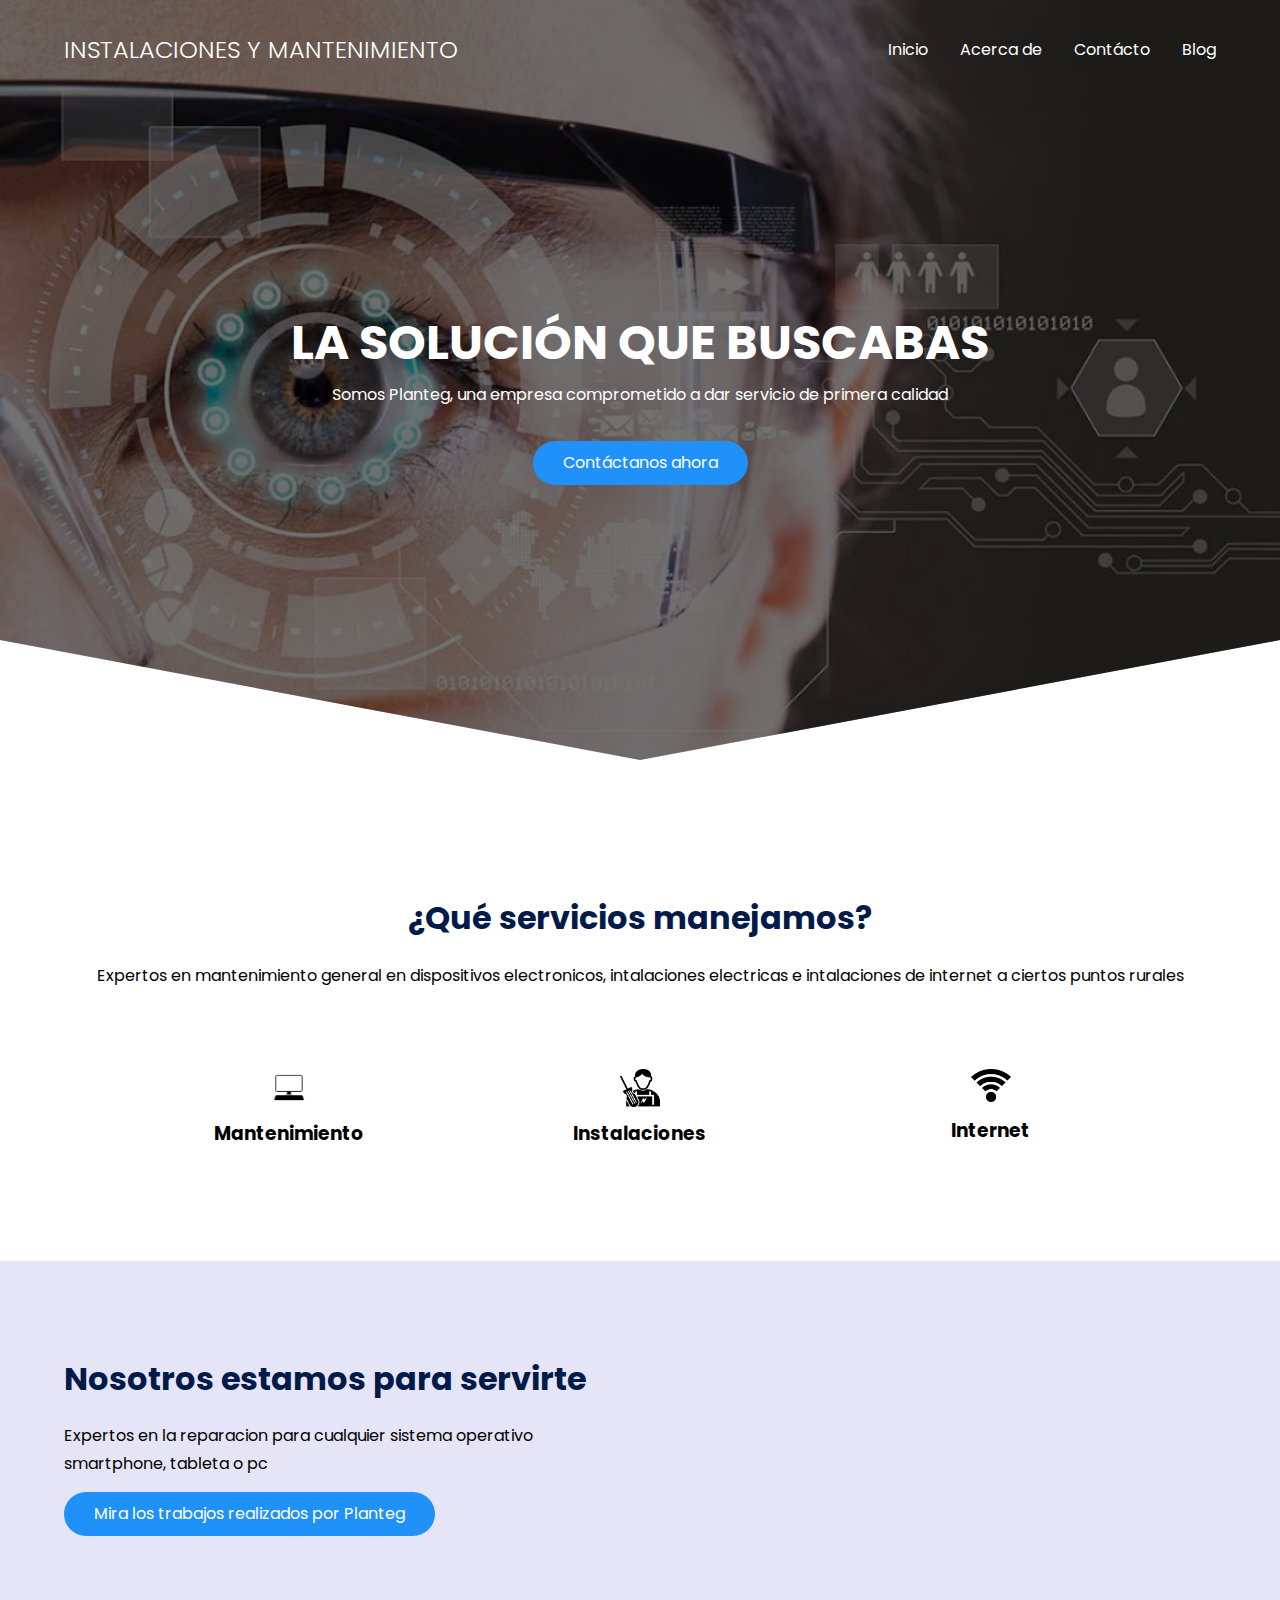
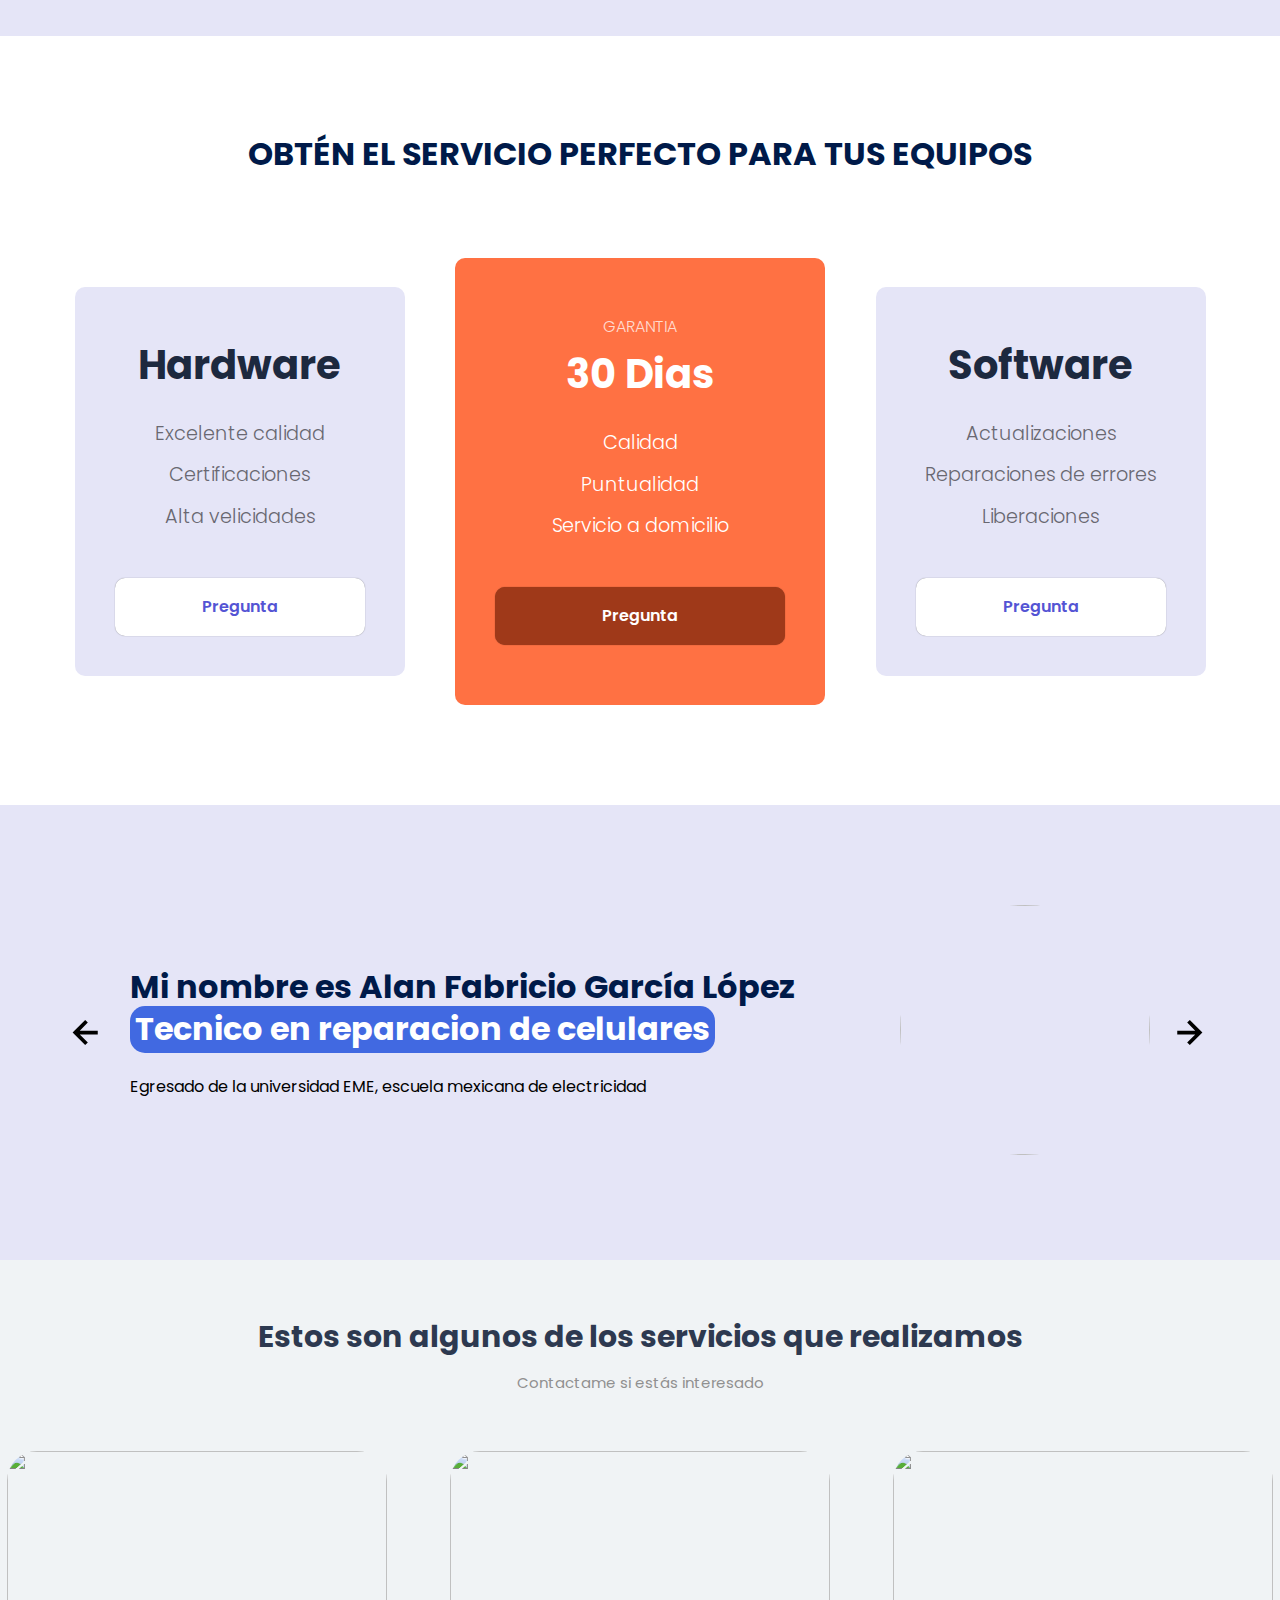
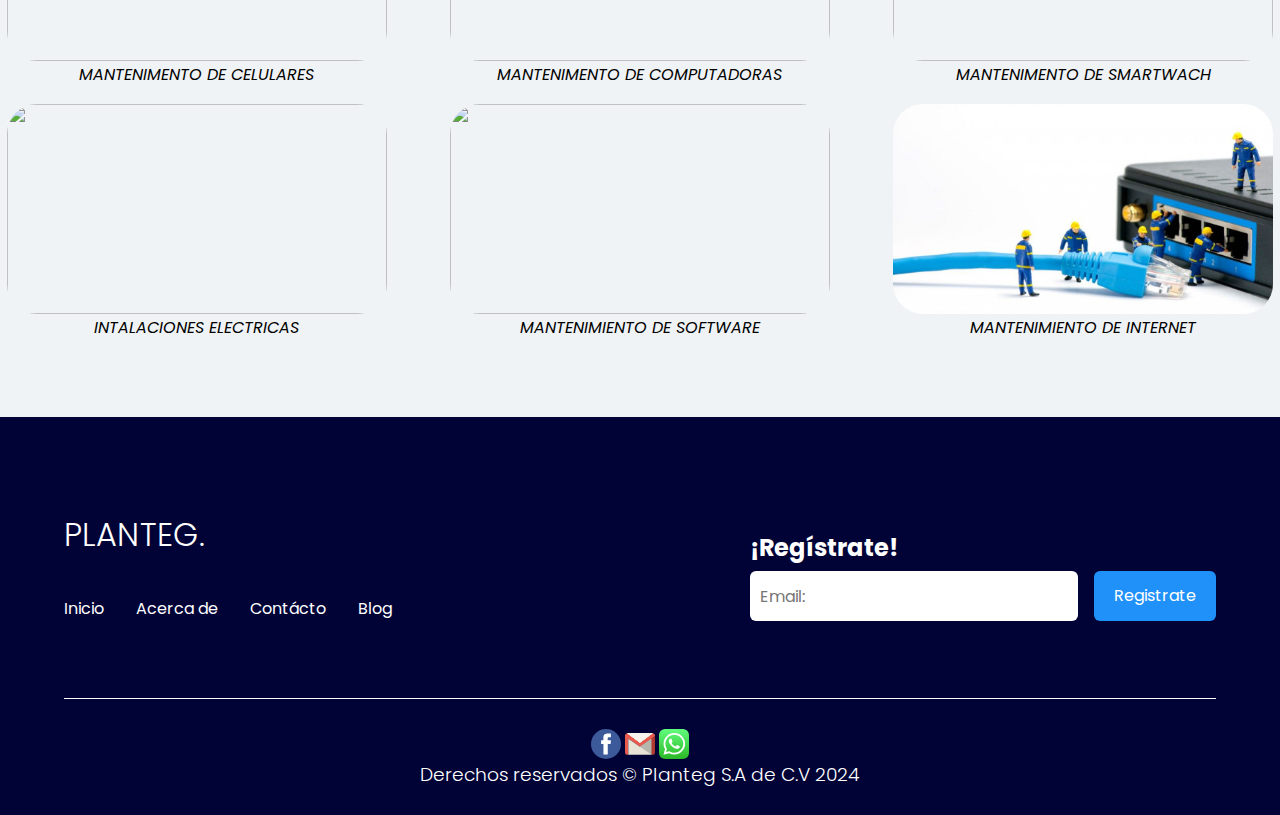
==== commit 1515de47: "Add files via upload" ====
--- a/index.html
+++ b/index.html
@@ -23,7 +23,7 @@
     <header class="hero">
         <nav class="nav container">
             <div class="nav__logo">
-                <h2 class="nav__title">MANTENIMIENTO</h2>
+                <h2 class="nav__title">INSTALACIONES Y MANTENIMIENTO</h2>
             </div>
 
             <ul class="nav__link nav__link--menu">
@@ -58,24 +58,24 @@
     <main>
         <section class="container about">
             <h2 class="subtitle">¿Qué servicios manejamos?</h2>
-            <p class="about__paragraph">Expertos en mantenimiento general y reparacion de computadoras y celulares</p>
+            <p class="about__paragraph">Expertos en mantenimiento general en dispositivos electronicos, intalaciones electricas e intalaciones de internet a ciertos puntos rurales</p>
 
             <div class="about__main">
                 <article class="about__icons">
                     <img src="./images/Home.jpg" class="about__icon">
-                    <h3 class="about__title">Computadoras</h3>
+                    <h3 class="about__title">Mantenimiento</h3>
                     <p class="about__paragrah"></p>
                 </article>
 
                 <article class="about__icons">
                     <img src="./images/painting.jpg" class="about__icon">
-                    <h3 class="about__title">Celulares</h3>
+                    <h3 class="about__title">Instalaciones</h3>
                     <p class="about__paragrah"></p>
                 </article>
 
                 <article class="about__icons">
                     <img src="./images/R.jpg" class="about__icon">
-                    <h3 class="about__title">Tablets</h3>
+                    <h3 class="about__title">Internet</h3>
                     <p class="about__paragrah"></p>
                 </article>
             </div>
@@ -90,9 +90,9 @@
                 </div>
 
                 <figure class="knowledge__picture">
-                    <img src="./images/macbook.jpg" class="knowledge__img">
+                    <video src="./images/macbook.mp4" autoplay playinline loop muted preload="auto"></video>
                 </figure>
-            </div>
+                </div>
         </section>
 
         <section class="price container">
@@ -104,9 +104,9 @@
                     <h3 class="price__price">Hardware</h3>
 
                     <div class="price__items">
-                        <p class="price__features">Pantallas</p>
-                        <p class="price__features">Componentes</p>
-                        <p class="price__features">Baterias</p>
+                        <p class="price__features">Excelente calidad</p>
+                        <p class="price__features">Certificaciones</p>
+                        <p class="price__features">Alta velicidades</p>
                     </div>
 
                     <a href="https://wa.me/message/O3N64LIXOKBRM1" target="_BLANK" class="price__cta">Pregunta</a>
@@ -158,108 +158,82 @@
                         <img src="./images/53.jpg" class="testimony__img">
                     </figure>
                 </section>
-<!--
+
                 <section class="testimony__body" data-id="2">
                     <div class="testimony__texts">
-                        <h2 class="subtitle">Mi nombre es Alejandra Perez, <span class="testimony__course">estudiante de
-                                CSS.</span></h2>
-                        <p class="testimony__review">Lorem, ipsum dolor sit amet consectetur adipisicing elit. Ut est
-                            esse, asperiores eaque laborum veniam laboriosam saepe reiciendis dolorem. Cum, ratione
-                            voluptatum!</p>
-                    </div>
-
-                    <figure class="testimony__picture">
-                        <img src="./images/face2.jpg" class="testimony__img">
+                        <h2 class="subtitle">Mi nombre es Alan Fabricio García López <span class="testimony__course">Tecnico en reparacion de celulares</span></h2>
+                        <p class="testimony__review">Egresado de la universidad EME, escuela mexicana de electricidad</p>
+                    </div>
+
+                    <figure class="testimony__picture">
+                        <img src="./images/53.jpg" class="testimony__img">
                     </figure>
                 </section>
 
                 <section class="testimony__body" data-id="3">
                     <div class="testimony__texts">
-                        <h2 class="subtitle">Mi nombre es Karen Arteaga, <span class="testimony__course">estudiante de
-                                CSS.</span></h2>
-                        <p class="testimony__review">Lorem, ipsum dolor sit amet consectetur adipisicing elit. Ut est
-                            esse, niam laboriosam saepe reiciendis dolorem. Cum, ratione voluptatum!</p>
-                    </div>
-
-                    <figure class="testimony__picture">
-                        <img src="./images/face3.jpg" class="testimony__img">
+                        <h2 class="subtitle">Mi nombre es Alan Fabricio García López <span class="testimony__course">Tecnico en reparacion de celulares</span></h2>
+                        <p class="testimony__review">Egresado de la universidad EME, escuela mexicana de electricidad</p>
+                    </div>
+
+                    <figure class="testimony__picture">
+                        <img src="./images/53.jpg" class="testimony__img">
                     </figure>
                 </section>
 
                 <section class="testimony__body" data-id="4">
                     <div class="testimony__texts">
-                        <h2 class="subtitle">Mi nombre es Kevin Ramirez, <span class="testimony__course">estudiante de
-                                CSS.</span></h2>
-                        <p class="testimony__review">Lorem, ipsum dolor sit amet consectetur adipisicing elit. Ut est
-                            esse, niam laboriosam saepe reiciendis dolorem. Cum, ratione voluptatum!</p>
-                    </div>
-
-                    <figure class="testimony__picture">
-                        <img src="./images/face4.jpg" class="testimony__img">
-                    </figure>
-                </section>
-
--->
+                        <h2 class="subtitle">Mi nombre es Alan Fabricio García López <span class="testimony__course">Tecnico en reparacion de celulares</span></h2>
+                        <p class="testimony__review">Egresado de la universidad EME, escuela mexicana de electricidad</p>
+                    </div>
+
+                    <figure class="testimony__picture">
+                        <img src="./images/53.jpg" class="testimony__img">
+                    </figure>
+                </section>
+
+
                 <img src="./images/rightarrow.svg" class="testimony__arrow" id="next">
             </div>
         </section>
-
-        <section class="questions container">
-            <h2 class="subtitle">Preguntas frecuentes</h2>
-            <p class="questions__paragraph">Estos son algunas de las preguntas mas comunes que nos realizan.</p>
-
-            <section class="questions__container">
-                <article class="questions__padding">
-                    <div class="questions__answer">
-                        <h3 class="questions__title">¿Conviene reparar mis dispositivos o reemplazarlos?
-                            <span class="questions__arrow">
-                                <img src="./images/arrow.svg" class="questions__img">
-                            </span>
-                        </h3>
-
-                        <p class="questions__show">Es muy común que nuestros equipos de uso diario se dañen, por lo que en un caso así nos preguntemos, ¿conviene reparar o comprarme un nuevo dispositivo? Las personas creen que comprar una unidad nueva saldrá más caro que repararlo, pero la verdad es que en ambos casos el precio siempre varían por la marca y el modelo delos aparatos.</br> Hay que tomar en cuenta los precios dela refracción y la mano de obra, teniendo estos valores podremos hacer una comparación con los precios de los equipos nuevos y si el coste final dela reparación es demasiado alto, claramente convendría comprar uno nuevo. Pero la verdad es que en la mayoría de las reparaciones no superan los precios de los dispositivos, mandarlos a reparar siempre sale un 35% más barato, aproximadamente.</p>
-                    </div>
-                </article>
-
-            <article class="questions__padding">
-                    <div class="questions__answer">
-                        <h3 class="questions__title">¿Puedo recuperar archivos de mis dispositivos dañados?
-                            <span class="questions__arrow">
-                                <img src="./images/arrow.svg" class="questions__img">
-                            </span>
-                        </h3>
-
-                        <p class="questions__show">Si se puede, claro que se puede pero el proceso es muy complejo por lo que el costo es demasiado alto.
- Para solo recuperar archivos de un dispositivo dañado, es necesario ver la severidad del equipo, para así saber que protocolo realizar en el data recovery: digamos que hay tres niveles de dificultad, primero; "sencillo" se realiza un análisis con la computadora y se extraen los datos, segundo; "medio" se le hace una reconstrucción de las piezas dañadas al dispositivo, para así prácticamente recuperar el aparato y la información, y por ultimo tenemos al tercero; "difícil" en cual se tienen que usar herramientas forense que cuestan alrededor de 1000 dólares. 
-El proceso consta en separar el circuito emmc que se encuentra integrado de la placa base y leer los datos, en algunos casos es muy difícil este método por los tipos de encriptaciones 
- </p>
-                    </div>
-                </article>
-            
-
-                <article class="questions__padding">
-                    <div class="questions__answer">
-                        <h3 class="questions__title">¿Qué es Planteg?
-                            <span class="questions__arrow">
-                                <img src="./images/arrow.svg" class="questions__img">
-                            </span>
-                        </h3>
-
-                        <p class="questions__show">Planteg es una empresa especializada en la microelectrónica, cien por ciento mexicano que ofrece servicios en el ramo de los dispositivos móviles y de escritorios, actualmente contamos con un 
-                        laboratorio técnico en el estado de Chiapas, concretamente está ubicado en copanó municipio del pueblo Copainalá.
-                        PLANTEG se divide en dos palabras PLAN-TEG que significa: Planta tecnológico, dando como referencia a un nuevo crecimiento en el ámbito de la tecnología.
-                        </p>
-                    </div>
-                </article>
-            </section>
-
-            <section class="questions__offer">
-                <h2 class="subtitle">¿Estás listo para vivir esta experiencia?</h2>
-                <p class="questions__copy">Te mantendremos informado sobre el diagnóstico y el proceso de la reparacion,
-                Deja los problemas en manos profesionales</p>
-                <a href="https://wa.me/message/O3N64LIXOKBRM1" target="_BLANK" class="cta">Contáctanos</a>
-            </section>
-        </section>
+        <section class="portafolio">
+            <div class="contenedor">
+                <div class="portafolio-textos">
+                    <h2>Estos son algunos de los servicios que realizamos</h2>
+                    <p>Contactame si estás interesado</p>
+                </div>
+                <section class="galeria">
+                    <div class="fotos">
+                        <a><img src="images/1.png"></a>
+                        <p class="mono">MANTENIMENTO DE CELULARES</p>                       
+                    </div>
+                     <div class="fotos">
+                       <a><img src="images/2.png" alt=""></a>
+                       <p class="mono">MANTENIMENTO DE COMPUTADORAS</p>
+                    </div>
+                    <div class="fotos">
+                       <a><img src="images/4.png" alt=""></a>
+                       <p class="mono">MANTENIMENTO DE SMARTWACH</p>
+                    </div>
+                    <div class="fotos">
+                       <a><img src="images/8.png" alt=""></a>
+                       <p class="mono">INTALACIONES ELECTRICAS</p>
+                    </div>
+                    <div class="fotos">
+                       <a><img src="images/5.png" alt=""></a>
+                       <p class="mono">MANTENIMIENTO DE SOFTWARE</p>
+                    </div>
+                    <div class="fotos">
+                       <a><img src="images/7.png" alt=""></a>
+                       <p class="mono">MANTENIMIENTO DE INTERNET</p>
+                    </div>
+                    
+                   
+                  
+                </section>
+            </div>
+        </section>
+        
     </main>
 
     <footer class="footer">
@@ -300,7 +274,7 @@
                 
             </div>
 
-            <h3 class="footer__copyright">Derechos reservados &copy; Planteg S.A de C.V 2023</h3>
+            <h3 class="footer__copyright">Derechos reservados &copy; Planteg S.A de C.V 2024</h3>
         </section>
     </footer>
 
--- a/css/estilos.css
+++ b/css/estilos.css
@@ -7,6 +7,7 @@
 
 body {
     font-family: 'Poppins', sans-serif;
+    
 }
 
 .container {
@@ -163,6 +164,11 @@
 }
 
 /* Knowledge */
+.knowledge video{
+    width: 100%;
+    margin-top: -40px;
+    border-radius:10px;
+}
 
 .knowledge {
     background-color: #e5e5f7;
@@ -178,7 +184,7 @@
     gap: 1em;
     align-items: center;
 }
-
+/*VIDEO*/
 .knowledge__picture{
     max-width: 500px;
 }
@@ -188,10 +194,62 @@
     margin-bottom: 15px;
 }
 
-.knowledge__img{
+
+/*PORTAFOLIO*/
+main .portafolio{
+    background: #f0f3f5;
+    padding: 60px 7px;
+}
+
+main .portafolio .portafolio-textos{
+    text-align: center;
+    margin-bottom: 60px;
+    color:#2d3950;
+    font-size: 20px;
+}
+
+main .portafolio .portafolio-textos p{
+    color: #909090;
+    font-size: 15px;
+    margin:20px 0 0 0;
+}
+
+
+main .portafolio .galeria{
+    display: flex;
+    justify-content: space-between;
+    flex-wrap: wrap;
+}
+
+main .portafolio .galeria .fotos{
+    width: 30%;
+    margin-bottom:20px;
+}
+
+main .portafolio .galeria .fotos img{
     width: 100%;
-    display: block;
-}
+    height:210px;
+    border-radius: 30px;
+
+}
+main .portafolio .galeria .fotos .mono{
+  color:#000;
+  text-align:center;
+  text-decoration:none;
+  font-style: italic;
+}
+main .portafolio .galeria .fotos img:hover{
+    opacity:.6;
+    cursor: pointer;
+}
+main .portafolio .galeria .fotos .mono:hover{
+    color: #00FFFF;
+    opacity:.6;
+    cursor: pointer;
+    text-decoration:none;
+    text-aling:center;
+}
+
 
 /* price */
 
@@ -314,6 +372,7 @@
     color: #fff;
     display: inline-block;
     padding: 5px;
+    border-radius: 15px;
 }
 
 .testimony__arrow{
@@ -396,7 +455,7 @@
 /* Footer */
 
 .footer{
-    background-color: #1D293F;
+    background-color: #010337;
 }
 
 .footer__title{
